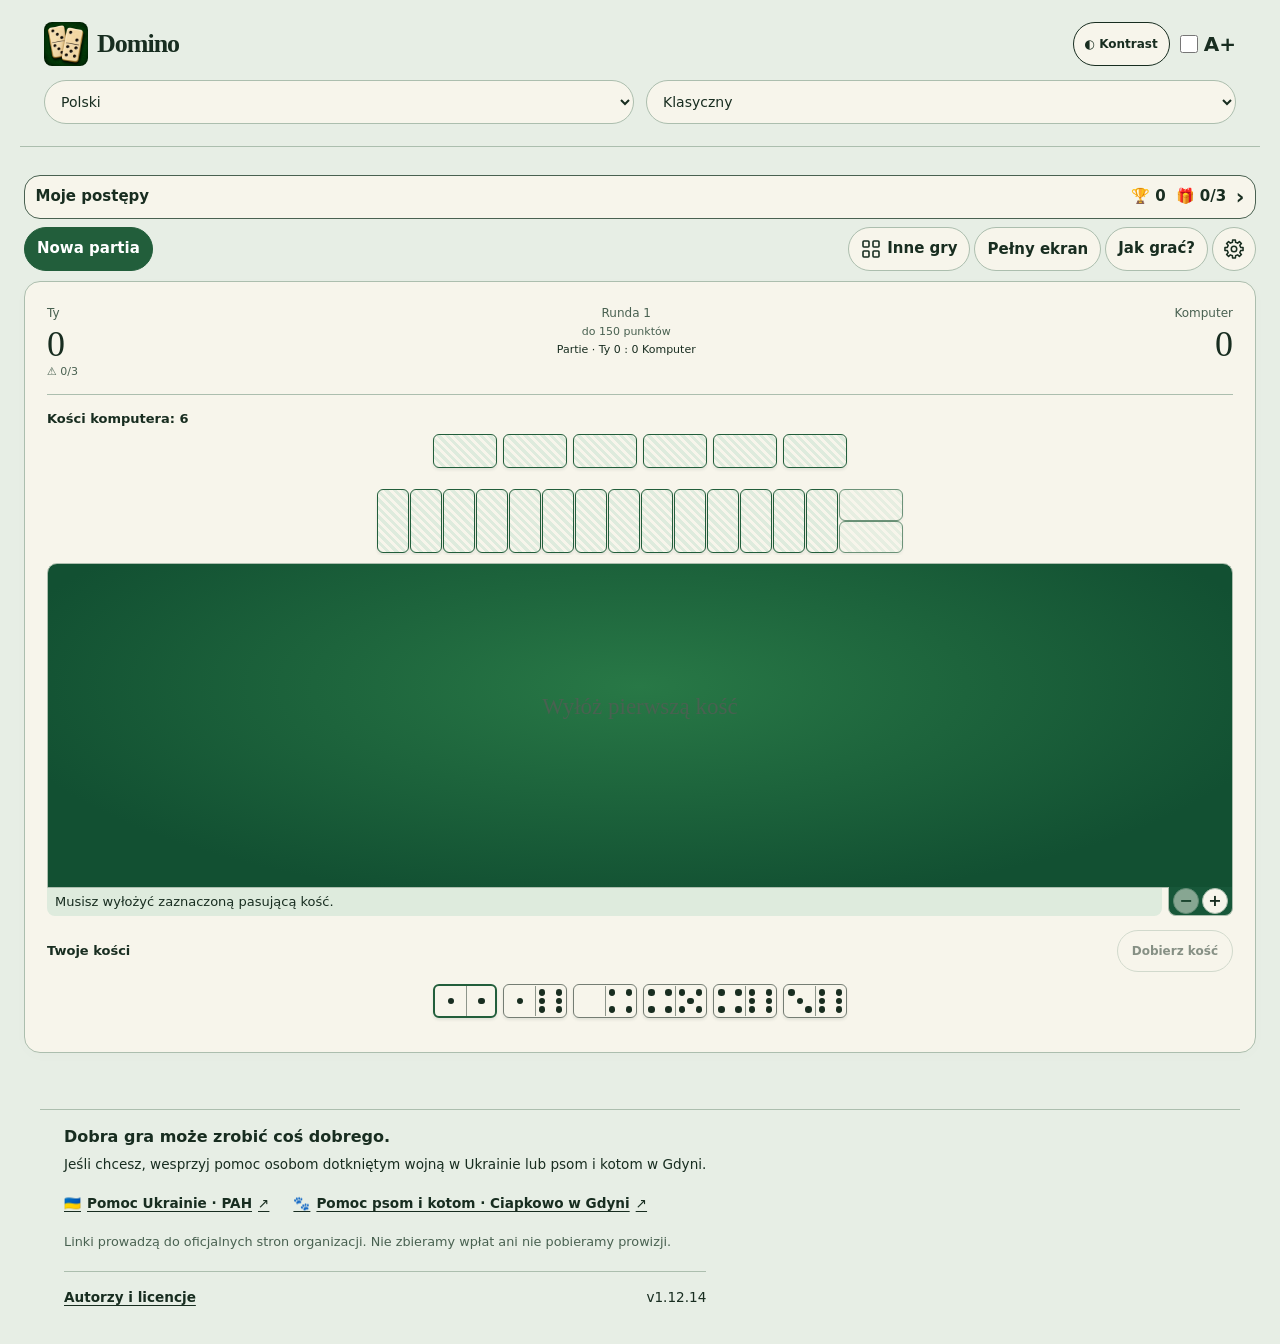
==== index.html @ b2f5cf6f "Release Domino 1.12.14: fill every row of the game picker" ====
<!doctype html>
<html lang="pl" data-theme="classic">
<head><meta charset="utf-8"><meta name="viewport" content="width=device-width, initial-scale=1"><meta name="theme-color" content="#365b80"><title>Domino</title><link rel="stylesheet" href="style.css?v=1.3.20"><link rel="stylesheet" href="shared-palettes.css?v=1.5.0"><link rel="stylesheet" href="themes.css?v=1.10.1"><link rel="icon" type="image/svg+xml" href="favicon.svg?v=1.10.1"><link rel="icon" sizes="any" href="favicon.ico?v=1.10.1"><link rel="apple-touch-icon" href="apple-touch-icon.png?v=1.10.1"><link rel="stylesheet" href="shared-game.css?v=1.6.1"><link rel="stylesheet" href="shared-victory.css?v=6">
<link rel="stylesheet" href="games-chest-menu.css?v=packed-grid-1"><script defer src="games-chest-menu.js?v=packed-grid-1" data-game="domino"></script><script defer src="https://cloud.umami.is/script.js" data-website-id="a4d24ffd-fa55-44e7-8c3b-dc5a5e42a2f2" data-domains="domino.games-chest.com" data-tag="domino"></script>
<link rel="manifest" href="manifest.webmanifest?v=1.10.1">
<link rel="stylesheet" href="toolbar.css?v=picker-1-1.9.0">
<link rel="stylesheet" href="shared-settings.css?v=1.10.0"><link rel="stylesheet" href="settings.css?v=1.10.0">
<link rel="stylesheet" href="progress.css?v=1.12.0">
<link rel="stylesheet" href="shared-footer.css?v=footer-alignment-1">
<script defer src="shared-footer.js?v=footer-picker-recent-1"></script>
</head>
<body>
<header><a class="brand" href="./"><img class="brand-logo" src="logo.png?v=1.10.1" width="44" height="44" alt="" decoding="async"><span class="brand-name" translate="no">Domino</span></a><div class="header-controls"><div class="accessibility-controls"><button id="contrast" aria-pressed="false"></button><label class="text-size-control"><input type="checkbox" id="large"><span id="large-label"></span></label></div><div class="preferences"><label><span id="language-label"></span><select id="language"><option value="pl">Polski</option><option value="en">English</option></select></label><label><span id="theme-label"></span><select id="theme"></select></label></div></div></header>
<main>
<div class="layout"><div class="game-column">
<button id="my-progress" type="button" aria-haspopup="dialog" aria-controls="progress-dialog" translate="no">
  <strong id="progress-name">Moje postępy</strong>
  <span class="progress-count"><span aria-hidden="true">🏆</span> <bdi id="progress-wins">0</bdi></span>
  <span class="progress-count" id="progress-next" hidden><span aria-hidden="true">🎁</span> <bdi id="progress-next-count"></bdi></span>
  <span class="progress-chevron" aria-hidden="true">›</span>
</button>
<div class="game-toolbar"><button id="new-game" class="primary"></button><div class="game-tools"><button id="game-picker-button" type="button" aria-haspopup="dialog" aria-controls="game-picker" aria-label="Inne gry" translate="no">
<svg width="20" height="20" viewBox="0 0 20 20" fill="none" stroke="currentColor" stroke-width="1.6" aria-hidden="true" focusable="false"><rect x="2" y="2" width="6" height="6" rx="1"/><rect x="12" y="2" width="6" height="6" rx="1"/><rect x="2" y="12" width="6" height="6" rx="1"/><rect x="12" y="12" width="6" height="6" rx="1"/></svg><span class="toolbar-label">Inne gry</span></button><button id="undo" type="button" hidden></button><button id="redo" type="button" hidden></button><button id="fullscreen-history" type="button" aria-haspopup="dialog" aria-controls="history-drawer" hidden>Game history</button><button id="fullscreen" type="button" aria-pressed="false" aria-label="Full screen" title="Full screen"><span class="fullscreen-icon" aria-hidden="true" translate="no">⛶</span><span class="fullscreen-label">Full screen</span></button><button id="help-button" aria-haspopup="dialog">Jak grać?</button><button id="settings-button" class="shared-settings-button" type="button" aria-label="Ustawienia" aria-haspopup="dialog"></button></div></div><section class="card game"><div class="scoreboard"><div><span id="you-label"></span><strong id="you-score">0</strong><span id="declaration-errors" role="status" hidden></span></div><div class="target"><span id="round"></span><small id="target"></small><span id="match-total" aria-live="polite"></span><span id="match-total-compact" aria-live="polite"></span></div><div><span id="computer-label"></span><strong id="computer-score">0</strong></div></div>
<div class="opponent"><span id="opponent-count"></span><p id="computer-draw" role="status" hidden></p><div id="opponent-hand" class="hand hidden-hand" aria-hidden="true"></div></div>
<div class="board-frame"><div class="table" id="table" tabindex="0" role="group"><div id="board"></div><div id="placement-targets"></div></div><div class="board-toolbar"><div class="status-bar"><p id="status" role="status" aria-live="polite"></p></div><div class="board-zoom-controls" role="group" aria-label="Zoom"><button id="zoom-out" type="button">−</button><button id="zoom-in" type="button">+</button></div></div></div>
<div class="pool-tray"><div id="pool-tiles" class="pool-tiles" role="img" tabindex="0"></div></div>
<div class="move-feedback"><p id="last-move" class="last-move" aria-live="polite" hidden></p><p id="declaration-feedback" class="last-move" role="status" hidden></p></div><div class="play-dock"><div id="choices" class="choices"></div>
<div class="player-area"><div class="hand-title"><strong id="hand-label"></strong><div class="turn-actions"><button id="optional-pass" hidden></button><button id="draw"></button></div></div><div id="hand" class="hand"></div></div>
<div class="round-actions"><button id="continue" class="primary" hidden></button></div></div></section></div>
<aside><section class="card" id="history-panel" hidden><h2 id="history-title"></h2><p id="history-note" class="small muted"></p><div id="history-rounds"></div></section>
</aside></div>
</main><footer class="game-footer">
  <section class="support-causes" aria-labelledby="support-title" translate="no">
    <h2 id="support-title" data-footer-copy="title">Dobra gra może zrobić coś dobrego.</h2>
    <p data-footer-copy="intro">Jeśli chcesz, wesprzyj pomoc osobom dotkniętym wojną w Ukrainie lub psom i kotom w Gdyni.</p>
    <div class="support-links">
      <a href="https://www.pah.org.pl/gdzie-dzialamy/ukraina/" target="_blank" rel="noopener noreferrer"><b aria-hidden="true">🇺🇦</b> <span data-footer-copy="ukraine">Pomoc Ukrainie · PAH</span> <b aria-hidden="true">↗</b></a>
      <a href="https://ciapkowo.pl/" target="_blank" rel="noopener noreferrer"><b aria-hidden="true">🐾</b> <span data-footer-copy="shelter">Pomoc psom i kotom · Ciapkowo w Gdyni</span> <b aria-hidden="true">↗</b></a>
    </div>
    <p class="support-note" data-footer-copy="note">Linki prowadzą do oficjalnych stron organizacji. Nie zbieramy wpłat ani nie pobieramy prowizji.</p>
  </section>
  <div class="footer-details">
    <a id="credits-link" href="credits.html" data-footer-copy="credits" translate="no">Autorzy i licencje</a>
    <span id="footer-version" translate="no">v1.12.14</span>
    <span id="save-note" role="status" translate="no"></span>
  </div>
</footer>
<dialog id="progress-dialog" aria-labelledby="progress-title">
  <div class="progress-heading">
    <h2 id="progress-title">My progress</h2>
    <form method="dialog"><button id="progress-close" aria-label="Close" autofocus>×</button></form>
  </div>
  <div id="progress-metrics"><div class="stat"><span id="wins-label"></span><strong id="wins">0</strong></div><div class="stat"><span id="matches-label"></span><strong id="matches">0</strong></div><div class="stat"><span id="match-points-label"></span><strong id="match-points">0</strong></div></div>
  <p id="progress-reward-detail" hidden translate="no"></p>
  <div id="progress-badges" hidden><h3>Badges</h3><div id="badges"></div></div>
  <p class="muted small" id="local-note"></p>
</dialog>
<dialog id="game-picker" aria-labelledby="game-picker-title" translate="no">
  <div class="game-picker-header">
    <h2 id="game-picker-title">Inne gry</h2>
    <form method="dialog"><button id="game-picker-close" type="submit" aria-label="Zamknij" autofocus>×</button></form>
  </div>
  <ul id="game-picker-list" aria-labelledby="game-picker-title"></ul>
  <a class="all-games game-picker-link" href="https://games-chest.com/">Wszystkie gry</a>
</dialog>
<dialog id="history-drawer" aria-labelledby="history-title"><form method="dialog"><button type="submit" autofocus>Close</button></form></dialog>
<dialog id="settings" class="shared-settings" aria-labelledby="settings-title"><div class="settings-shell"><div class="settings-header"><div class="settings-heading"><h2 id="settings-title"></h2><button type="button" id="settings-dismiss" aria-label="Close">×</button></div><p class="settings-summary" id="settings-autosave"></p></div><div class="settings-body"><div id="settings-save-error" class="settings-save-error" role="alert" hidden><p id="settings-save-error-text"></p><button type="button" id="settings-save-retry"></button></div><fieldset class="settings-section"><legend id="settings-group-0"></legend><div class="setting-item"><div class="setting-row"><label for="difficulty"><span class="setting-caption"><span class="setting-name" id="difficulty-label"></span><span class="setting-timing" data-setting-applies="now"></span></span></label><button class="setting-info" type="button" aria-expanded="false" aria-controls="difficulty-note" aria-labelledby="difficulty-label" title="Information">ⓘ</button></div><select id="difficulty"><option value="easy"></option><option value="medium"></option><option value="hard"></option><option value="expert"></option><option value="grandmaster"></option></select><div id="difficulty-note" class="setting-description small muted" hidden><ul><li>Beginner: picks a random legal move.</li><li>Intermediate: favors scoring moves but sometimes picks a weaker one.</li><li>Advanced: maximizes immediate points and favors higher-pip tiles when tied.</li><li>Expert: estimates the opponent’s hand from visible tiles, draws and passes, then checks a reply and a counter.</li><li>Grandmaster: samples more possible hands and searches deeper when no tiles can be drawn.</li></ul></div></div></fieldset><fieldset class="settings-section"><legend id="settings-group-1"></legend><div class="setting-item"><div class="setting-row"><label for="starter"><span class="setting-caption"><span class="setting-name" id="starter-label"></span><span class="setting-timing" data-setting-applies="next"></span></span></label><button class="setting-info" type="button" aria-expanded="false" aria-controls="starter-description" aria-labelledby="starter-label" title="Information">ⓘ</button></div><select id="starter"><option value="alternate" id="alternate-option"></option><option value="winner" id="winner-option"></option></select><div id="starter-description" class="setting-description small muted" hidden><p id="setting-note"></p><p id="tie-note"></p></div></div><div class="setting-item"><div class="setting-row"><label for="must-draw"><span class="setting-caption"><span class="setting-name" id="must-draw-label"></span><span class="setting-timing" data-setting-applies="now"></span></span></label><button class="setting-info" type="button" aria-expanded="false" aria-controls="must-draw-note" aria-labelledby="must-draw-label" title="Information">ⓘ</button><input type="checkbox" id="must-draw"></div><div id="must-draw-note" class="setting-description small muted" hidden></div></div><div class="setting-item"><div class="setting-row"><label for="opening-doubles-only"><span class="setting-caption"><span class="setting-name" id="opening-rule-label"></span><span class="setting-timing" data-setting-applies="now"></span></span></label><button class="setting-info" type="button" aria-expanded="false" aria-controls="opening-description" aria-labelledby="opening-rule-label" title="Information">ⓘ</button><input type="checkbox" id="opening-doubles-only"></div><div id="opening-description" class="setting-description small muted" hidden><p>Score for exposed ends totalling a multiple of five; by default only 5–5 scores on opening.</p></div></div><div class="setting-item"><div class="setting-row"><label for="require-declaration"><span class="setting-caption"><span class="setting-name" id="declaration-label"></span><span class="setting-timing" data-setting-applies="now"></span></span></label><button class="setting-info" type="button" aria-expanded="false" aria-controls="declaration-note" aria-labelledby="declaration-label" title="Information">ⓘ</button><input type="checkbox" id="require-declaration"></div><div id="declaration-note" class="setting-description small muted" hidden></div></div><div class="setting-item"><div class="setting-row"><label for="declaration-penalty"><span class="setting-caption"><span class="setting-name" id="penalty-label"></span><span class="setting-timing" data-setting-applies="now"></span></span></label><button class="setting-info" type="button" aria-expanded="false" aria-controls="penalty-description" aria-labelledby="penalty-label" title="Information">ⓘ</button></div><select id="declaration-penalty" aria-describedby="penalty-note"><option value="none"></option><option value="five"></option><option value="three"></option></select><div id="penalty-description" class="setting-description small muted" hidden><p>In manual mode, undeclared move points are lost. By default three false declarations lose the game.</p></div></div><p id="penalty-note" class="small muted" hidden></p></fieldset><fieldset class="settings-section"><legend id="settings-group-2"></legend><div class="setting-item"><div class="setting-row"><label for="undo-enabled"><span class="setting-caption"><span class="setting-name" id="undo-enabled-label">Undo and Redo</span><span class="setting-timing" data-setting-applies="now"></span></span></label><button class="setting-info" type="button" aria-expanded="false" aria-controls="undo-description" aria-labelledby="undo-enabled-label" title="Information">ⓘ</button><input type="checkbox" id="undo-enabled"></div><div id="undo-description" class="setting-description small muted" hidden>Undo your last action and the computer’s following response. Drawing one tile is a separate action. Recorded results remain saved. Changes apply immediately and clear undo history.</div></div><div class="setting-item"><div class="setting-row"><label for="history-toggle"><span class="setting-caption"><span class="setting-name" id="history-toggle-label"></span><span class="setting-timing" data-setting-applies="now"></span></span></label><button class="setting-info" type="button" aria-expanded="false" aria-controls="history-description" aria-labelledby="history-toggle-label" title="Information">ⓘ</button><input type="checkbox" id="history-toggle"></div><div id="history-description" class="setting-description small muted" hidden><p>Public moves and draw counts. Latest events first.</p></div></div><div class="setting-item"><div class="setting-row"><label for="progress-toggle"><span class="setting-caption"><span class="setting-name" id="progress-toggle-label"></span><span class="setting-timing" data-setting-applies="now"></span></span></label><button class="setting-info" type="button" aria-expanded="false" aria-controls="progress-description" aria-labelledby="progress-toggle-label" title="Information">ⓘ</button><input type="checkbox" id="progress-toggle"></div><div id="progress-description" class="setting-description small muted" hidden><p>Show statistics and badges on this device.</p></div></div></fieldset><fieldset class="settings-section"><legend id="backup-heading"></legend><p id="backup-scope" class="small muted"></p><div class="backup-actions"><button id="export-backup" type="button"></button><button id="import-backup" type="button"></button></div><input id="backup-file" type="file" accept="application/json,.json" hidden><p id="backup-status" role="status"></p></fieldset></div></div></dialog>
<dialog id="confirm-backup" class="shared-settings" aria-labelledby="backup-title"><div class="settings-shell"><div class="settings-header"><div class="settings-heading"><h2 id="backup-title"></h2><button id="backup-close" type="button">×</button></div></div><div class="settings-body"><p id="backup-description"></p><p id="backup-totals"></p><p id="backup-note"></p><p id="backup-error" role="alert" hidden></p><div class="backup-actions"><button type="button" id="backup-cancel"></button><button type="button" id="backup-restore" class="primary"></button></div></div></div></dialog>
<dialog id="drop-confirm" aria-labelledby="drop-title"><h2 id="drop-title"></h2><p id="drop-tile"></p><p id="drop-note" class="small muted"></p><div class="drop-actions"><button id="drop-declare" class="primary"></button><button id="drop-plain"></button><button id="drop-cancel"></button></div></dialog>
<dialog id="confirm"><h2 id="confirm-title"></h2><p id="confirm-text"></p><div class="choices"><button id="cancel"></button><button id="confirm-new" class="primary"></button></div></dialog>
<script src="locales.js?v=1.12.0"></script><script src="i18n.js?v=1.3.20"></script><script src="engine.js?v=1.3.20"></script><script src="undo.js?v=1.8.0"></script><script src="results.js?v=1.7.0"></script><script src="game.js?v=1.8.0"></script><script src="board-view.js?v=1.3.20"></script><script src="history.js?v=1.3.20"></script><script src="help.js?v=save-help-1-1.3.20"></script><script src="shared-victory.js?v=5"></script>
<script src="settings-strings.js?v=1.9.0"></script><script src="shared-preferences.js?v=1.10.0"></script><script src="shared-progress-backup.js?v=1.10.0"></script><script src="progress-backup.js?v=1.10.0"></script><script src="preferences-strings.js?v=1.10.0"></script><script src="statistics-reset.js?v=1.12.4"></script><script src="app.js?v=standalone-fullscreen-1"></script>
<script>
  if (window === window.top && "serviceWorker" in navigator) {
    navigator.serviceWorker.register("./sw.js").catch(error => console.warn("Offline setup failed", error));
  }
</script>
</body></html>
---- style.css ----
:root{--bg:#f6f5f0;--paper:#fcfcf7;--ink:#263b36;--muted:#79827b;--line:#e3e5dc;--accent:#355e4c;--wash:#eaf0df;--table:#f6f5f0;--radius:12px;--control-radius:8px;--primary-bg:var(--accent);--primary-ink:#fff;--primary-border:var(--primary-bg);color-scheme:light}
*{box-sizing:border-box}body{margin:0;background:var(--bg);color:var(--ink);font:15px/1.55 system-ui,-apple-system,BlinkMacSystemFont,"Segoe UI",sans-serif}button,select,input{font:inherit}button,select{color:var(--ink);background:var(--paper);border:1px solid var(--line);border-radius:8px;min-height:42px;padding:8px 14px}button{cursor:pointer;font-weight:600}button:hover:not(:disabled){border-color:var(--accent);background:var(--wash)}button:disabled{opacity:.5;cursor:default}button:focus-visible,select:focus-visible,a:focus-visible{outline:3px solid var(--accent);outline-offset:3px}a{color:var(--accent)}.primary{background:var(--accent);color:#fff;border-color:var(--accent)}.primary:hover:not(:disabled){background:var(--accent);filter:brightness(1.12)}header{max-width:1240px;margin:auto;display:flex;align-items:center;justify-content:space-between;padding:22px 24px;border-bottom:1px solid var(--line);gap:18px}.brand{font:700 34px Georgia,serif;text-decoration:none;letter-spacing:-1px;color:var(--ink)}.brand span{display:block;font:11px system-ui;letter-spacing:1.5px;text-transform:uppercase;color:var(--muted)}.preferences{display:flex;align-items:end;gap:12px}.preferences label{display:grid;gap:3px;font-size:11px;color:var(--muted)}.preferences select{font-size:13px;max-width:170px}main{max-width:1200px;margin:auto;padding:28px 24px 36px}.intro{display:flex;align-items:center;justify-content:space-between;gap:20px;margin-bottom:24px}.eyebrow{text-transform:uppercase;letter-spacing:2px;font-size:10px;font-weight:750;color:var(--accent);margin:0 0 8px}h1{font:normal 36px/1.15 Georgia,serif;margin:0 0 10px}h2{font:normal 23px/1.25 Georgia,serif;margin:0 0 16px}p{margin:8px 0 16px}.muted{color:var(--muted)}.small{font-size:12px}.layout{display:grid;grid-template-columns:minmax(0,1fr) 270px;gap:24px}.card{background:var(--paper);border:1px solid var(--line);border-radius:var(--radius);padding:22px;box-shadow:0 3px 16px #23372d04}aside{display:grid;gap:18px;align-content:start}.scoreboard{display:flex;justify-content:space-between;align-items:center;border-bottom:1px solid var(--line);padding-bottom:16px}.scoreboard>div{display:grid;gap:0}.scoreboard>div:last-child{text-align:end}.scoreboard strong{font:36px Georgia,serif}.scoreboard span{font-size:12px;color:var(--muted)}.scoreboard .target{text-align:center}.target small{color:var(--muted);font-size:11px}.opponent{text-align:center;padding:14px 0}.opponent>span{font-size:11px;color:var(--muted)}.hand{display:flex;flex-wrap:wrap;justify-content:center;gap:9px;padding:12px 0}.hidden-hand{padding:5px 0}.back{width:18px;height:32px;border:1px solid var(--line);border-radius:4px;background:repeating-linear-gradient(45deg,var(--wash),var(--wash) 3px,var(--paper) 3px,var(--paper) 6px)}.table{background:var(--table);border:1px solid var(--line);border-radius:10px;min-height:300px;max-height:580px;overflow:auto;display:flex;align-items:center;padding:20px}#board{margin:auto;min-width:min-content;display:grid;grid-template-columns:auto auto auto;grid-template-rows:auto auto auto;gap:8px;align-items:center;justify-items:center}.empty-table{grid-column:1/4;color:var(--muted);text-align:center;max-width:270px;font-family:Georgia,serif;font-size:23px}.arm{display:flex;gap:4px;align-items:center}.arm.vertical{flex-direction:column}.arm.left{flex-direction:row-reverse}.board-caption{display:flex;justify-content:space-between;gap:10px;color:var(--muted);font-size:11px;margin-top:10px}.tile{background:#fffdf5;border:1px solid #a7aca1;border-radius:6px;box-shadow:0 2px 3px #23372d18;display:inline-flex;padding:4px;align-items:center;gap:0;min-height:0;color:#27352e;flex-shrink:0}.tile.vertical{flex-direction:column}.half{width:30px;height:30px;display:grid;grid-template-columns:repeat(3,1fr);grid-template-rows:repeat(3,1fr);padding:3px;gap:2px}.half+.half{border-inline-start:1px solid #b9bdb2}.tile.vertical>.half+.half{border-inline-start:0;border-top:1px solid #b9bdb2}.dot{border-radius:50%;background:currentColor}.tile.playable{border:2px solid var(--accent)}.tile.selected{outline:3px solid var(--accent);outline-offset:3px;background:var(--wash)}.tile:disabled{opacity:.7}.hand .tile{padding:5px}.hand .half{width:35px;height:35px}.hand-title{display:flex;align-items:center;justify-content:space-between;padding-top:14px;gap:10px}.hand-title strong{font-size:13px}.hand-title button{font-size:12px}#status{background:var(--wash);border-radius:8px;padding:12px;font-size:13px;margin-top:16px}.choices{display:flex;gap:8px;flex-wrap:wrap;margin-bottom:12px}.choices:empty{display:none}.choices button{font-size:12px}.round-actions{text-align:center}.stat{display:flex;justify-content:space-between;border-top:1px solid var(--line);padding:9px 0;font-size:13px}.badge{display:inline-block;border:1px solid var(--line);background:var(--wash);padding:6px 10px;border-radius:20px;margin:8px 4px 0 0;font-size:11px}ul{padding-inline-start:18px;font-size:12px;color:var(--muted)}li{margin-bottom:9px}footer{text-align:center;color:var(--muted);font-size:11px;padding:15px 24px 28px}dialog{background:var(--paper);color:var(--ink);border:1px solid var(--line);border-radius:var(--radius);padding:25px;width:min(460px,calc(100% - 32px));max-height:85vh;overflow:auto}dialog::backdrop{background:#14271e66}.dialog-heading{display:flex;justify-content:space-between;gap:12px}.dialog-heading button{font-size:24px;padding:0 12px}.setting{display:flex;align-items:center;justify-content:space-between;gap:15px;margin:18px 0}.setting select{max-width:190px}.large{font-size:18px}.large button,.large select{font-size:17px}.large .small,.large ul,.large #status{font-size:15px}[hidden]{display:none!important}@media(max-width:850px){.layout{grid-template-columns:1fr}aside{grid-template-columns:1fr 1fr}.intro{align-items:start}h1{font-size:30px}}@media(max-width:540px){header{padding:15px 14px;gap:8px;flex-wrap:wrap}.brand{font-size:30px}.preferences{gap:6px}.preferences select{max-width:116px;padding:6px}.preferences label{font-size:10px}main{padding:20px 12px}.intro{gap:10px;margin-bottom:18px}.intro .muted{font-size:12px}.intro>.primary{font-size:12px;white-space:nowrap}.card{padding:15px}.table{min-height:270px;padding:12px}.half{width:26px;height:26px}.hand .half{width:31px;height:31px}.hand{gap:7px}.layout{gap:16px}aside{grid-template-columns:1fr}.board-caption{font-size:10px}h1{font-size:28px}.eyebrow{font-size:9px}.scoreboard strong{font-size:30px}}
---- shared-palettes.css ----
/* Canonical shared palettes in sudoku/dist/. Copy unchanged to the other games. */
:root[data-theme="copper"] {
  --palette-bg: #f0e1d5;
  --palette-ink: #432d24;
  --palette-muted: #705247;
  --palette-accent: #934826;
  --palette-line: #e1c7b6;
  --palette-wash: #eed6c6;
  --palette-paper: #f3e5da;
  --palette-primary-bg: #934826;
  --palette-primary-ink: #fff;
}
:root[data-theme="night-sky"] {
  --palette-bg: #161c2c;
  --palette-ink: #f0f2ff;
  --palette-muted: #b5bfd8;
  --palette-accent: #b4bfff;
  --palette-line: #465172;
  --palette-wash: #2f3a58;
  --palette-paper: #222b42;
  --palette-primary-bg: #aebaff;
  --palette-primary-ink: #182139;
}

:root[data-theme="ink"] {
  --palette-control-line: #938570;
  --palette-bg: #ebe4d5;
  --palette-ink: #242c35;
  --palette-muted: #656963;
  --palette-accent: #254b72;
  --palette-line: #d5cdbd;
  --palette-wash: #e0d5be;
  --palette-paper: #eee5d2;
  --palette-primary-bg: var(--palette-accent);
  --palette-primary-ink: #fff;
}

:root[data-theme="porcelain"] {
  --palette-bg: #e9e9e3;
  --palette-ink: #24364b;
  --palette-muted: #556579;
  --palette-accent: #365b80;
  --palette-line: #c5cdd5;
  --palette-wash: #dce4eb;
  --palette-paper: #efeee8;
  --palette-control-line: #8294a6;
  --palette-primary-bg: #41688e;
  --palette-primary-ink: #fff;
}

:root[data-theme="sage"] {
  --palette-bg: #eeeee6;
  --palette-ink: #263b36;
  --palette-muted: #58655b;
  --palette-accent: #355e4c;
  --palette-line: #ccd4c8;
  --palette-wash: #e2ead9;
  --palette-paper: #f4f4eb;
}

:root[data-theme="ukraine"] {
  --palette-bg: #e9eff5;
  --palette-ink: #102c4a;
  --palette-muted: #52677d;
  --palette-accent: #0755a1;
  --palette-line: #b8ccdf;
  --palette-wash: #dce9f6;
  --palette-paper: #f1f4f7;
  --palette-primary-bg: #ffd43b;
  --palette-primary-border: #e5b900;
  --palette-primary-ink: var(--palette-ink);
}

:root[data-theme="studio"] {
  --palette-bg: #e6e8eb;
  --palette-ink: #20252b;
  --palette-muted: #626b76;
  --palette-accent: #2458cd;
  --palette-line: #d7dce2;
  --palette-wash: #dce2e9;
  --palette-paper: #edf0f3;
}

:root[data-theme="forma"] {
  --palette-bg: #f2e7db;
  --palette-ink: #342837;
  --palette-muted: #73626c;
  --palette-accent: #b5442d;
  --palette-line: #dfcec4;
  --palette-wash: #ead8cb;
  --palette-paper: #f5eadd;
}

:root[data-theme="energy"] {
  --palette-bg: #eae4f5;
  --palette-ink: #302441;
  --palette-muted: #6a607a;
  --palette-accent: #6235c3;
  --palette-line: #e1d9ef;
  --palette-wash: #e2d8f1;
  --palette-paper: #f0e9f8;
}

:root[data-theme="tangerine"] {
  --palette-bg: #eee6d7;
  --palette-ink: #30291f;
  --palette-muted: #70695f;
  --palette-accent: #9b4f00;
  --palette-line: #eadfca;
  --palette-wash: #f0e0b9;
  --palette-paper: #f3ead9;
}

:root[data-theme="contrast"] {
  --palette-bg: #fff;
  --palette-ink: #111;
  --palette-muted: #333;
  --palette-accent: #111;
  --palette-line: #555;
  --palette-wash: #eee;
  --palette-paper: #fff;
}
---- themes.css ----
/* Adapted from Trener Sudoku a4897b3. Source mapping: docs/THEMES.md. */
:root[data-theme="sage"]{--bg:var(--palette-bg);--ink:var(--palette-ink);--muted:var(--palette-muted);--accent:var(--palette-accent);--line:var(--palette-line);--wash:var(--palette-wash);--paper:var(--palette-paper);--table:var(--bg);--radius:12px;--control-radius:8px}
:root[data-theme="ink"]{--bg:var(--palette-bg);--ink:var(--palette-ink);--muted:var(--palette-muted);--accent:var(--palette-accent);--line:var(--palette-line);--wash:var(--palette-wash);--paper:var(--palette-paper);--table:var(--bg);--radius:3px;--control-radius:3px}
:root[data-theme="contrast"]{--bg:var(--palette-bg);--ink:var(--palette-ink);--muted:var(--palette-muted);--accent:var(--palette-accent);--line:var(--palette-line);--wash:var(--palette-wash);--paper:var(--palette-paper);--table:var(--bg);--radius:2px;--control-radius:2px}
:root[data-theme="studio"]{--bg:var(--palette-bg);--ink:var(--palette-ink);--muted:var(--palette-muted);--accent:var(--palette-accent);--line:var(--palette-line);--wash:var(--palette-wash);--paper:var(--palette-paper);--table:var(--bg);--radius:0;--control-radius:2px}
:root[data-theme="forma"]{--bg:var(--palette-bg);--ink:var(--palette-ink);--muted:var(--palette-muted);--accent:var(--palette-accent);--line:var(--palette-line);--wash:var(--palette-wash);--forma-paper:var(--palette-paper);--forma-plum:#432c46;--forma-terra:#b5442d;--paper:var(--palette-paper);--table:var(--bg);--radius:0;--control-radius:999px}
:root[data-theme="energy"]{--bg:var(--palette-bg);--ink:var(--palette-ink);--muted:var(--palette-muted);--accent:var(--palette-accent);--line:var(--palette-line);--wash:var(--palette-wash);--energy-purple:#6235c3;--energy-amber:#ffb800;--paper:var(--palette-paper);--table:var(--bg);--radius:24px;--control-radius:999px}
:root[data-theme="tangerine"]{--bg:var(--palette-bg);--ink:var(--palette-ink);--muted:var(--palette-muted);--accent:var(--palette-accent);--line:var(--palette-line);--wash:var(--palette-wash);--tangerine-orange:#ffab00;--tangerine-amber:#ffab00;--paper:var(--palette-paper);--table:var(--bg);--radius:24px;--control-radius:999px}
:root[data-theme="porcelain"]{--bg:var(--palette-bg);--ink:var(--palette-ink);--muted:var(--palette-muted);--accent:var(--palette-accent);--line:var(--palette-line);--wash:var(--palette-wash);--porcelain-orange:var(--palette-primary-bg);--porcelain-amber:var(--palette-primary-bg);--paper:var(--palette-paper);--table:var(--bg);--radius:24px;--control-radius:999px;--primary-bg:var(--palette-primary-bg);--primary-ink:var(--palette-primary-ink)}
:root[data-theme="ukraine"]{--bg:var(--palette-bg);--ink:var(--palette-ink);--muted:var(--palette-muted);--accent:var(--palette-accent);--line:var(--palette-line);--wash:var(--palette-wash);--ukraine-orange:var(--palette-accent);--ukraine-amber:var(--palette-accent);--paper:var(--palette-paper);--table:var(--bg);--radius:24px;--control-radius:999px}

/* Shared shape and typography rules adapted from Sudoku studio.css / forma.css. */
button:not(.tile),select{border-radius:var(--control-radius)}
.header-controls{display:grid;gap:10px;justify-items:end;min-width:0}
.accessibility-controls{display:flex;align-items:center;justify-content:flex-end;gap:14px;flex-wrap:wrap;font-size:12px}
.accessibility-controls button{min-height:32px;padding:4px 11px;font-size:12px;background:transparent}
.accessibility-controls button[aria-pressed="true"]{background:var(--ink);color:var(--paper)}
.text-size-control{display:inline-flex;align-items:center;gap:6px;cursor:pointer}
.text-size-control input{accent-color:var(--accent);width:17px;height:17px}
.primary{background:var(--primary-bg);border-color:var(--primary-border);color:var(--primary-ink)}
.primary:hover:not(:disabled){background:var(--primary-bg)}
:root[data-theme="tangerine"]{--bg:var(--palette-bg);--ink:var(--palette-ink);--muted:var(--palette-muted);--accent:var(--palette-accent);--line:var(--palette-line);--wash:var(--palette-wash);--tangerine-orange:#ffab00;--tangerine-amber:#ffab00;--paper:var(--palette-paper);--table:var(--bg);--radius:24px;--control-radius:999px}
:root[data-theme="ukraine"]{--primary-bg:var(--palette-primary-bg);--primary-border:var(--palette-primary-border);--primary-ink:var(--palette-primary-ink)}
:is([data-theme="studio"],[data-theme="forma"],[data-theme="energy"],[data-theme="tangerine"],[data-theme="porcelain"],[data-theme="ukraine"]) body{font-family:Arial,Helvetica,sans-serif}
:is([data-theme="studio"],[data-theme="forma"],[data-theme="energy"],[data-theme="tangerine"],[data-theme="porcelain"],[data-theme="ukraine"]) .brand{font-family:Arial,Helvetica,sans-serif;font-weight:700;letter-spacing:-.6px}
:is([data-theme="studio"],[data-theme="forma"],[data-theme="energy"],[data-theme="tangerine"],[data-theme="porcelain"],[data-theme="ukraine"]) h1{font-family:Arial,Helvetica,sans-serif;font-weight:600;letter-spacing:-1px}
:is([data-theme="studio"],[data-theme="forma"],[data-theme="energy"],[data-theme="tangerine"],[data-theme="porcelain"],[data-theme="ukraine"]) h2{font:600 15px/1.4 Arial,Helvetica,sans-serif}
:is([data-theme="forma"],[data-theme="energy"],[data-theme="tangerine"],[data-theme="porcelain"],[data-theme="ukraine"]) select{border-radius:10px}
:is([data-theme="energy"],[data-theme="tangerine"],[data-theme="porcelain"],[data-theme="ukraine"]) .preferences select{border-radius:12px;font-weight:600}
:is([data-theme="forma"],[data-theme="energy"],[data-theme="tangerine"],[data-theme="porcelain"],[data-theme="ukraine"]) dialog{border-radius:26px}
:is([data-theme="studio"],[data-theme="forma"]) .card{border:0;border-bottom:1px solid var(--line);box-shadow:none;background:transparent}
:is([data-theme="porcelain"],[data-theme="ukraine"]) .card{box-shadow:none}
:is([data-theme="energy"],[data-theme="tangerine"],[data-theme="porcelain"],[data-theme="ukraine"]) header{border-radius:0 0 26px 26px;padding-block:20px}
[data-theme="porcelain"] header{background:var(--paper);border-bottom:1px solid var(--line)}
[data-theme="energy"] header{background:linear-gradient(110deg,#7134cf 0%,#a42ba8 65%,#c7288b 100%);border:0}
[data-theme="tangerine"] header{background:#ffab00;border:0}
[data-theme="ukraine"] header{background:var(--palette-accent);border-bottom:8px solid var(--palette-primary-bg)}
:is([data-theme="energy"],[data-theme="ukraine"]) header :is(.brand,.brand span,.preferences label,.accessibility-controls){color:#fff}
:is([data-theme="energy"],[data-theme="ukraine"]) .accessibility-controls button{color:#fff;border-color:#ffffff88}
:is([data-theme="energy"],[data-theme="ukraine"]) .preferences :is(select,button){background:#fff;color:var(--ink);border-color:#fff}
:is([data-theme="energy"],[data-theme="ukraine"]) header :is(button,select,input):focus-visible{outline-color:#ffd43b}
[data-theme="ink"] :is(.brand,h1,h2){font-family:Georgia,'Times New Roman',serif;letter-spacing:-.5px}
[data-theme="contrast"] body{font-family:Arial,sans-serif}
[data-theme="contrast"] :is(h1,h2,.brand){font-family:Arial,sans-serif;font-weight:700;letter-spacing:0}
[data-theme="contrast"] :is(.card,.tile,dialog){box-shadow:none}
[data-theme="contrast"] .tile{background:#fff;color:#111;border-color:#111}
[data-theme="contrast"] .half+.half{border-color:#111}
@media(max-width:640px){
 header{align-items:center}
 .header-controls{max-width:100%;gap:8px}
 .accessibility-controls{gap:10px}
 :is([data-theme="energy"],[data-theme="tangerine"],[data-theme="porcelain"],[data-theme="ukraine"]) header{padding:12px 14px;border-radius:0 0 22px 22px}
 :is([data-theme="energy"],[data-theme="tangerine"],[data-theme="porcelain"],[data-theme="ukraine"]) .card{border-radius:20px}
}
@media(max-width:420px){
 .header-controls{width:100%;justify-items:stretch}
 .accessibility-controls,.preferences{justify-content:flex-end}
 .large .accessibility-controls{flex-wrap:wrap;justify-content:flex-start}
 .large .preferences{flex-wrap:wrap}
}
.turn-actions{display:flex;gap:8px;flex-wrap:wrap;justify-content:flex-end}
/* A long arm scrolls inside the table, never widens the page. */
.layout{grid-template-columns:minmax(0,1fr) 270px}
body:not(.table-only) .layout:not(:has(> aside > .card:not([hidden]))) {
  grid-template-columns: minmax(0, 1fr);
}
body:not(.table-only) .layout > aside:not(:has(> .card:not([hidden]))) {
  display: none;
}
.layout>.card,.layout>aside,.table{min-width:0;max-width:100%}
@media(max-width:850px){.layout{grid-template-columns:minmax(0,1fr)}}
@media(max-width:540px){.board-caption{flex-wrap:wrap}.hand-title{flex-wrap:wrap}}
/* The most recent placement stays marked through draws and passes. */
.tile.last-played{outline:3px solid var(--accent);outline-offset:2px;box-shadow:0 0 0 5px var(--paper)}
[data-theme="contrast"] .tile.last-played{outline:4px double #111;outline-offset:2px}
.last-move{margin:12px 0 0;padding:9px 12px;border-inline-start:3px solid var(--accent);font-size:12px;color:var(--ink);background:var(--paper)}


/* The main table always fits the complete board. The magnifier shows detail. */
.table{position:relative;display:block;height:clamp(240px,42vh,380px);min-height:240px;max-height:none;overflow:hidden;padding:0}
#board{position:absolute;left:50%;top:50%;width:max-content;min-width:0;margin:0;transform-origin:center}
#board .tile{cursor:default}
#board .tile:focus-visible{outline:3px dashed var(--accent);outline-offset:5px}
.board-help{font-size:11px;color:var(--muted);margin:0 0 8px}
.move-choice{display:flex;gap:8px;flex-wrap:wrap;align-items:center;border:1px solid var(--line);border-radius:12px;padding:8px}
.declaration[aria-pressed="true"]{background:var(--wash);outline:2px solid var(--accent);outline-offset:1px}
#history-rounds{max-height:420px;overflow:auto;overflow-wrap:anywhere}
#history-rounds details{border-top:1px solid var(--line);padding:10px 0}
#history-rounds summary{cursor:pointer;font-weight:600;font-size:13px}
#history-rounds ol{padding-inline-start:24px;font-size:12px;line-height:1.55;margin-bottom:0}
#history-rounds li{padding:5px 0;border-bottom:1px solid var(--line);margin:0}
.large #history-rounds :is(summary,ol){font-size:16px}

.board-view-tools{display:flex;justify-content:space-between;align-items:center;gap:10px;margin-bottom:8px}
.board-view-tools .board-help{margin:0}
.match-total{text-align:center;font-size:12px;color:var(--muted);margin:6px 0}
.table.zoomed{touch-action:none;user-select:none;cursor:grab}
.table.zoomed #board .tile{cursor:grab}
.table.dragging,.table.dragging #board .tile{cursor:grabbing}
@media(max-width:540px){.board-view-tools{flex-wrap:wrap}}

.table{touch-action:none;user-select:none}
/* Position stones from actual edges; doubles cannot widen an entire grid track. */
#board{display:block}
#board>.tile{justify-content:center}
#board .half{width:31px;height:28px;flex-shrink:0}
#board .tile.vertical>.half{width:28px;height:31px}

/* Same two-row header as Sudoku: brand + Contrast/A+, then two selectors. */
header{display:grid;grid-template-columns:minmax(0,1fr) auto;align-items:center;gap:14px}
header .header-controls{display:contents}
header .brand{grid-column:1;grid-row:1;align-self:center;font-size:26px;line-height:1.15}
header .accessibility-controls,.large header .accessibility-controls{grid-column:2;grid-row:1;display:flex;flex-wrap:nowrap;align-items:center;gap:10px;justify-content:flex-end}
header #contrast{width:auto;min-height:34px;padding:5px 11px;white-space:nowrap;background:var(--paper);color:var(--ink);border:1px solid var(--ink);font-size:12px;line-height:1.2;border-radius:999px}
header #contrast[aria-pressed="true"]{background:var(--ink);color:var(--paper)}
header .text-size-control,.large header .text-size-control{display:flex;align-items:center;gap:6px;min-width:0;white-space:nowrap;font-size:20px;font-weight:700;line-height:1}
header .text-size-control input{width:18px;height:18px;margin:0}
header .preferences,.large header .preferences{grid-column:1/-1;grid-row:2;display:grid;grid-template-columns:minmax(0,1fr) minmax(0,1fr);gap:12px;align-items:center}
header .preferences label{min-width:0}
header .preferences label>span{position:absolute;width:1px;height:1px;padding:0;margin:-1px;overflow:hidden;clip-path:inset(50%);white-space:nowrap}
header .preferences select{width:100%;max-width:none;min-width:0;min-height:44px;padding:9px 12px;font-size:14px}
.intro-actions{display:flex;align-items:center;gap:8px;flex-shrink:0}
@media(max-width:640px){
 header{gap:12px;padding:12px 14px}
 header .brand{font-size:23px;letter-spacing:-.6px}
 header .accessibility-controls,.large header .accessibility-controls{gap:9px}
 header .preferences,.large header .preferences{gap:10px}
 header .preferences select{min-height:44px;font-size:13px}
 .large header .preferences select{font-size:16px}
 .intro-actions{gap:5px;flex-wrap:wrap;justify-content:flex-end;max-width:125px}
 .intro-actions #new-game{font-size:12px;padding:8px 12px}
}
.pool-tray{display:flex;align-items:center;gap:8px;margin:8px 0 0;min-width:0}
#pool-label{font-size:11px;color:var(--muted);white-space:nowrap}
.pool-tiles{display:flex;align-items:center;gap:1px;flex:1;min-width:0;flex-wrap:nowrap;min-height:24px}
.pool-back{width:12px;height:23px;min-width:3px;flex:0 1 12px}
.reserved-stack{display:flex;flex-direction:column;gap:1px;flex:0 0 23px}
.pool-back.reserved{width:23px;height:11px;flex:0 0 11px;border:1px solid var(--muted);opacity:.65}
.game .table{height:clamp(160px,30svh,280px);min-height:160px}
@media(max-width:640px){
 .game{padding:12px!important;scroll-margin-top:8px}
 .game .scoreboard{padding-bottom:6px}
 .game .scoreboard strong{font-size:27px}
 .game .opponent{padding:6px 0}
 .game .hidden-hand{padding:3px 0;gap:5px}
 .game .hidden-hand .back{width:13px;height:23px}
 .game .board-view-tools{margin-bottom:4px}
 .game .board-help{font-size:10px;line-height:1.25}
 .game .table{height:clamp(120px,calc(100svh - 500px),240px);min-height:120px}
 .game .board-caption{margin-top:4px;font-size:10px;gap:4px}
 .game .pool-tray{margin-top:5px;gap:5px}
 .game .last-move{font-size:11px;line-height:1.3;padding:4px 7px;margin-top:5px}
 .game #status{font-size:12px;line-height:1.3}
 .game #choices{margin-bottom:5px;gap:5px}
 .game .move-choice{padding:5px;gap:5px}
 .game .move-choice button{padding:5px 10px;min-height:36px}
 .game .hand-title{padding-top:6px}
 .game .hand-title button{min-height:34px;padding:4px 10px}
 .game #hand{padding:7px 0 2px;gap:6px}
 .game #hand .tile{padding:4px}
 .game #hand .half{width:27px;height:27px}
 .game .round-actions button{margin-top:6px;min-height:36px}
 .large .game #status,.large .game .last-move{font-size:15px}
 .large .game .table{height:clamp(110px,calc(100svh - 560px),220px);min-height:110px}
}

.pool-back{border-color:var(--accent)}

#opponent-hand.revealed .tile{padding:2px}
#opponent-hand.revealed .half{width:21px;height:21px;padding:2px;gap:1px}
/* Native dropdown options should follow the active palette rather than the OS accent. */
select{color-scheme:light;accent-color:var(--accent)}
select option{background:var(--paper);color:var(--ink)}
select option:checked{background:var(--accent);color:#fff}
:root[data-theme="contrast"] select option:checked{background:#111;color:#fff}
/* Full-size placement markers live outside the scaled board. */
#placement-targets{position:absolute;inset:0;pointer-events:none;z-index:3}
.placement-target{position:absolute;transform:translate(-50%,-50%);pointer-events:auto;width:44px;height:44px;min-height:44px;padding:0;border:2px solid var(--accent);border-radius:50%;color:var(--accent);background:var(--paper);font-size:23px;line-height:1;box-shadow:0 0 0 2px var(--paper);touch-action:manipulation}
#board .tile.legal-end{outline:3px dashed var(--accent);outline-offset:3px;cursor:pointer}
#hand .tile:not(:disabled){cursor:grab;user-select:none;touch-action:none}
#hand .tile.drag-source{opacity:.5}
#choices .declaration{border:2px solid var(--accent)}
#help{width:min(540px,calc(100% - 24px))}
#help h3{font-size:16px;margin:14px 0 8px}
#help .small{font-size:12px}
#help #demo-description{min-height:100px;font-size:14px}
.demo-controls{display:flex;gap:8px;flex-wrap:wrap}
.demo-controls button{flex:1;font-size:13px;padding:8px}
#demo-scene{border:1px solid var(--line);border-radius:12px;background:var(--wash);padding:18px;display:grid;justify-items:center;gap:15px;min-height:220px}
.demo-board,.demo-hand{display:flex;align-items:center;gap:8px;min-height:64px}
.demo-tile{display:inline-flex;background:#fffef4;color:#253c32;border:1px solid #b9bdb2;border-radius:6px;padding:4px;box-shadow:0 2px 3px #0001}
.demo-tile>span{width:26px;height:30px;display:grid;place-items:center;font-weight:700;font-size:20px}
.demo-tile>span+span{border-left:1px solid #b9bdb2}
.demo-spinner{transform:rotate(90deg)}
.demo-selected{outline:3px solid var(--accent);outline-offset:2px}
.demo-action{border-radius:999px;padding:5px 12px;background:var(--paper);color:var(--accent);font-weight:700;font-size:13px;text-align:center}
.demo-end{border:2px dashed var(--accent);color:var(--accent);border-radius:50%;width:38px;height:38px;text-align:center;line-height:34px;font-size:24px}
#demo-scene[data-step="2"] .demo-selected{animation:demo-place .7s ease-out both}
@keyframes demo-place{from{transform:translate(25px,70px);opacity:.3}to{transform:translate(0,0);opacity:1}}
@media(prefers-reduced-motion:reduce){#demo-scene *{animation:none!important}}
@media(max-width:540px){#help{padding:18px}#help #demo-description{min-height:130px}.intro-actions{flex-wrap:wrap;justify-content:flex-end}#help-button{font-size:12px;padding:6px 10px}}

.drag-ghost{position:fixed;z-index:1000;pointer-events:none;transform:translate(-50%,-50%);width:44px;height:80px;opacity:.9;box-shadow:0 5px 18px #0004}
.drag-ghost .half{width:36px;height:36px}
.placement-target.drop-hover,#board .tile.drop-hover{box-shadow:0 0 0 5px var(--accent)}

.demo-tile>.half{display:grid;grid-template-columns:repeat(3,1fr);grid-template-rows:repeat(3,1fr);place-items:stretch;padding:3px;gap:2px}

#help .dialog-heading{position:sticky;top:-18px;background:var(--paper);z-index:5;padding:6px 0}
#help .dialog-heading h2{font-size:22px;margin:0}
#help .demo-controls{position:sticky;top:30px;background:var(--paper);z-index:4;padding:6px 0}
#help #demo-description{min-height:0;font-size:13px}
#help #demo-scene{min-height:180px;padding:12px;gap:10px}
#help details{font-size:13px;margin-top:12px}
#help summary{cursor:pointer;font-weight:700}
.board-zoom-controls button{min-height:32px;padding:3px 10px;font-size:14px;line-height:1.3}
#zoom-reset{min-width:64px;font-variant-numeric:tabular-nums}
.drop-actions{display:grid;gap:10px}
#drop-tile{font-weight:700;color:var(--accent)}

.table.zoomed #board .tile.legal-end{cursor:pointer}

.board-zoom-controls button{width:36px;height:36px;min-height:36px;padding:0;font-size:21px;line-height:1;border-radius:50%}

/* Footer follows the shared Sudoku layout. */
footer{max-width:1200px;margin:20px auto 0;border-top:1px solid var(--line);display:flex;flex-wrap:wrap;justify-content:space-between;gap:20px;text-align:start}
html[data-theme] .support-causes{flex:0 0 100%;width:100%;text-align:start;color:var(--ink);font-family:inherit;font-size:13px;line-height:1.6;padding:0 0 20px;margin:0 0 14px;border-bottom:1px solid var(--line)}
html[data-theme] .support-causes h2{font-family:inherit;font-size:15px;line-height:1.5;font-weight:600;margin:0 0 6px;letter-spacing:normal}
html[data-theme] .support-causes p{margin:6px 0;max-width:75ch}
html[data-theme] .support-links{display:flex;flex-wrap:wrap;gap:8px 24px;margin:10px 0}
html[data-theme] .support-links a{display:inline-flex;align-items:center;gap:6px;min-height:44px;max-width:100%;color:var(--ink);font-weight:600;text-decoration:underline;text-underline-offset:3px}
html[data-theme] .support-links a span{display:inline}
html[data-theme] .support-links b{font-weight:400;flex-shrink:0}
html[data-theme] .support-causes .support-note{font-size:11px;color:var(--muted)}

.large .support-causes{font-size:17px}.large .support-causes h2{font-size:19px}.large .support-causes .support-note{font-size:14px}
.tile,.back,#board,#placement-targets,#pool-tiles,.demo-tile,.demo-board,.demo-hand,.board-zoom-controls{direction:ltr}
html[dir="rtl"] .eyebrow{letter-spacing:normal}
@media(max-width:540px){footer{gap:12px;padding:18px 16px 28px}.support-links{gap:8px 16px!important}}

/* Compact mobile zoom, unchanged desktop size. */
@media(max-width:540px){.board-zoom-controls button{width:28px;height:28px;min-height:28px;font-size:17px}.large .board-zoom-controls button{font-size:19px}}
#computer-draw{display:table;margin:3px auto 6px;padding:4px 10px;border:1px solid var(--accent);border-radius:var(--radius);background:var(--wash);color:var(--ink);font-size:12px;font-weight:700}
.computer-drawn{outline:2px solid var(--accent);outline-offset:2px}

/* Shared hand and stock tile geometry. Stock remains upright, reserved pair crosswise. */
.game #hand .tile,#opponent-hand.revealed .tile{width:64px;height:34px;padding:1px;flex-direction:row;border-radius:6px;box-sizing:border-box}
.game #hand .half,#opponent-hand.revealed .half{width:30px;height:30px;padding:3px;gap:2px;flex-shrink:0}
.game #opponent-hand .back{width:64px;height:34px;flex:0 0 64px;border-radius:6px}
.game #opponent-hand{gap:6px;padding:5px 2px;}
.game .pool-tray{align-items:center}
.game .pool-tiles{overflow-x:auto;gap:1px;padding:2px 0;min-height:68px;flex-wrap:nowrap}
.game .pool-back{width:34px;height:64px;min-width:34px;flex:0 0 34px;border-radius:6px}
.game .reserved-stack{flex:0 0 64px;gap:1px}
.game .pool-back.reserved{width:64px;height:34px;min-width:64px;flex:0 0 34px}
.game .scoreboard{gap:8px;align-items:start}
.game .scoreboard>div{min-width:0}
.game #match-total{font-size:11px;line-height:1.3;margin:3px 0 0;color:var(--ink)}
.game #declaration-errors{font:11px/1.2 system-ui,sans-serif;color:var(--muted);white-space:nowrap}
.game #declaration-errors.penalty-warning{color:var(--ink);font-weight:700}

/* Phone: smaller hands and a complete, overlapping stock with no scrolling. */
@media(max-width:640px){
 .game #hand .tile,#opponent-hand.revealed .tile{width:52px;height:28px}
 .game #hand .half,#opponent-hand.revealed .half{width:24px;height:24px;padding:2px;gap:1.5px}
 .game #opponent-hand .back{width:52px;height:28px;flex-basis:52px}
 .game .pool-tiles{display:grid;grid-template-columns:var(--pool-columns);align-items:center;gap:0;overflow:visible;min-height:59px}
 .game .pool-back{width:28px;height:52px;min-width:28px;background-color:var(--paper);position:relative}
 .game .reserved-stack{width:52px;min-width:52px;gap:1px;position:relative}
 .game .pool-back.reserved{width:52px;height:28px;min-width:52px;flex-basis:28px}
}

/* Exact 1:2 stock geometry: two crosswise tiles equal one upright tile. */
.game .pool-back{width:32px;min-width:32px;height:64px;flex-basis:32px}
.game .reserved-stack{gap:0}
.game .pool-back.reserved{width:64px;min-width:64px;height:32px;flex-basis:32px}
@media(max-width:640px){
 .game .pool-back{width:26px;min-width:26px;height:52px}
 .game .reserved-stack{gap:0}
 .game .pool-back.reserved{width:52px;min-width:52px;height:26px;flex-basis:26px}
}

.help-overview{font-size:14px;line-height:1.5}.help-overview h3{margin:12px 0 8px}.help-overview p{margin:8px 0 12px}.large .help-overview{font-size:17px}















.game .pool-tray.pool-above{margin-top:0;margin-bottom:8px}

/* Draw from the left: remaining stock and the reserved pair stay in place. */
.game .pool-tiles{justify-content:flex-end}
@media (width > 640px) {
  .game .pool-tiles {
    /* Full row: 14 upright tiles with 1 px gaps, plus the reserved pair. */
    padding-right: max(0px, calc((100% - 526px) / 2));
  }
}
@media(max-width:640px){
 .game .pool-tiles>:first-child{grid-column:var(--pool-start)}
 .game .pool-tiles>.reserved-stack{grid-column:15}
}

.game-column{min-width:0;max-width:100%}
.game-toolbar{display:flex;align-items:center;justify-content:space-between;flex-wrap:wrap;gap:8px 20px;margin-bottom:10px}
.game-tools{display:flex;align-items:center;gap:8px;flex-wrap:nowrap;margin-inline-start:auto}
.game-toolbar button{white-space:nowrap}
@media(max-width:540px){.game-toolbar{gap:8px 12px}.game-toolbar button:not(.shared-settings-button){font-size:12px;padding:8px 12px}.game-tools{gap:5px}}

/* A non-playable tile is still a visible object, especially the blank double. */
.game #hand .tile:disabled{opacity:1}
.game #hand .tile:not(.playable){border-color:#747d73}
.game #hand .half+.half{border-color:#8d958a}
[data-theme="contrast"] .game #hand .tile:not(.playable){border-color:#111}
[data-theme="contrast"] .game #hand .half+.half{border-color:#111}

#board .spinner-tile::after{content:"";position:absolute;inset:3px;border:2px solid var(--accent);border-radius:3px;pointer-events:none}

.brand{display:inline-flex;align-items:center;gap:9px;white-space:nowrap}.brand-logo{width:34px;height:34px;flex:0 0 34px}header .brand svg{color:inherit}@media(max-width:640px){.brand-logo{width:28px;height:28px;flex-basis:28px}}

.brand .brand-name{display:inline;font:inherit;letter-spacing:inherit;text-transform:none;color:inherit}

.game .opponent>#opponent-count{display:block;text-align:start;font-size:13px;font-weight:700;color:var(--ink)}
.game #opponent-hand{display:block}
.opponent-row{display:flex;justify-content:center;gap:6px;margin:0 0 6px}
.opponent-row:last-child{margin-bottom:0}

/* The opponent holds the same physical tiles, turned face down. */
.game #opponent-hand .back,.game .pool-back{border:1px solid var(--accent);box-shadow:0 2px 3px #23372d18;background:repeating-linear-gradient(45deg,var(--wash),var(--wash) 3px,var(--paper) 3px,var(--paper) 6px)}
[data-theme="contrast"] .game #opponent-hand .back,[data-theme="contrast"] .game .pool-back{border-color:#111;background:repeating-linear-gradient(45deg,#fff,#fff 4px,#bbb 4px,#bbb 6px);box-shadow:none}

.game #hand{display:block}.player-row{display:flex;justify-content:center;gap:6px;margin:0 0 6px}.player-row:last-child{margin-bottom:0}


/* Reward themes */
:root[data-theme="copper"] {
  --bg:var(--palette-bg); --ink:var(--palette-ink); --muted:var(--palette-muted); --accent:var(--palette-accent);
  --line:var(--palette-line); --wash:var(--palette-wash); --paper:var(--palette-paper); --table:var(--bg);
  --radius:24px; --control-radius:999px; --primary-bg:var(--palette-primary-bg); --primary-ink:var(--palette-primary-ink);
}
:root[data-theme="night-sky"] {
  --bg:var(--palette-bg); --ink:var(--palette-ink); --muted:var(--palette-muted); --accent:var(--palette-accent);
  --line:var(--palette-line); --wash:var(--palette-wash); --paper:var(--palette-paper); --table:var(--bg);
  --radius:24px; --control-radius:999px; --primary-bg:var(--palette-primary-bg); --primary-ink:var(--palette-primary-ink);
}


.board-frame {
  display: flex;
  flex-direction: column;
}
.board-frame .table {
  border-bottom-left-radius: 0;
  border-bottom-right-radius: 0;
}
.board-toolbar {
  display: flex;
  align-items: flex-start;
  gap: 6px;
}
.board-toolbar .board-zoom-controls {
  display: flex;
  flex: none;
  gap: 3px;
  padding: 1px 4px;
  border: 1px solid var(--line);
  border-top: 0;
  margin-top: -1px;
  position: relative;
  border-radius: 0 0 8px 8px;
  background: var(--table, var(--wash));
}
.board-toolbar .board-zoom-controls button {
  width: 26px;
  height: 26px;
  min-height: 26px;
  font-size: 16px;
}
.status-bar {
  flex: 1;
  min-width: 0;
  padding: 4px 8px;
  background: var(--wash);
  border-radius: 0 0 8px 8px;
}
.game .status-bar #status {
  margin: 0;
  padding: 0;
  background: none;
  overflow-wrap: anywhere;
}

@media (min-width: 1200px) {
  main {
    max-width: 1480px;
  }
  .game .table {
    height: clamp(220px, calc(100svh - 575px), 360px);
  }
}

#difficulty-note ul {
  margin: 0;
  padding-inline-start: 18px;
}
#difficulty-note li + li {
  margin-top: 5px;
}

#fullscreen {
  min-width: 44px;
  font-size: 20px;
  line-height: 1;
}
#fullscreen[aria-pressed="true"] {
  border-color: var(--accent);
  background: var(--wash);
}
.table-only > :is(header, footer),
.table-only .layout > aside {
  display: none;
}
.table-only main {
  max-width: none;
  padding: max(4px, env(safe-area-inset-top)) max(8px, env(safe-area-inset-right))
    max(4px, env(safe-area-inset-bottom)) max(8px, env(safe-area-inset-left));
}
.table-only .layout {
  display: block;
}
.table-only .game-column {
  min-height: calc(100dvh - 8px);
  display: flex;
  flex-direction: column;
}
.table-only .game-toolbar {
  margin-bottom: 4px;
}
.table-only .game {
  flex: 1;
  display: flex;
  flex-direction: column;
  padding: 6px 10px !important;
}
.table-only .board-frame {
  flex: 1;
}
.table-only .game .table {
  flex: 1 0 auto;
  height: auto;
  min-height: 100px;
}
.table-only .scoreboard {
  padding-bottom: 3px;
}
.table-only .scoreboard strong {
  font-size: 23px;
}
.table-only .opponent {
  padding: 3px 0;
}
.table-only .hand {
  padding-block: 3px;
}
.table-only .hand-title {
  padding-top: 3px;
}
.table-only .game #choices {
  margin-bottom: 3px;
}

@media (orientation: landscape) and (max-height: 560px) {
  .table-only .game-toolbar button:not(.shared-settings-button),
  .table-only .turn-actions button,
  .table-only .choices button,
  .table-only .round-actions button {
    min-height: 30px;
    padding-block: 3px;
  }
  .table-only .opponent-row,
  .table-only .player-row {
    margin-bottom: 2px;
  }
  .table-only .game #hand .tile,
  .table-only .game #opponent-hand :is(.tile, .back) {
    width: 46px;
    height: 24px;
  }
  .table-only .game :is(#hand, #opponent-hand) .half {
    width: 20px;
    height: 20px;
    padding: 1px;
    gap: 1px;
  }
  .table-only .game .pool-tiles {
    min-height: 28px;
    padding-right: 0;
  }
  .table-only .game .pool-back {
    width: 12px;
    min-width: 12px;
    height: 24px;
    flex-basis: 12px;
  }
  .table-only .game .reserved-stack {
    width: 24px;
    min-width: 24px;
    flex-basis: 24px;
  }
  .table-only .game .pool-back.reserved {
    width: 24px;
    min-width: 24px;
    height: 12px;
    flex-basis: 12px;
  }
  .table-only .game .pool-tray {
    margin-block: 2px;
  }
  .table-only .game .last-move {
    margin-block: 2px;
    padding-block: 1px;
  }
}

.player-area {
  display: contents;
}
@media (orientation: landscape) and (min-width: 660px) and (max-height: 560px) {
  .table-only .player-area {
    display: flex;
    align-items: center;
    gap: 8px;
  }
  .table-only .hand-title {
    padding: 0;
    flex: none;
  }
  .table-only #hand {
    flex: 1;
    min-width: 0;
  }
}

.game #choices {
  justify-content: center;
}
.table-only .game .pool-tray {
  background: var(--wash);
  border: 1px solid var(--line);
  border-radius: 6px;
  padding-inline: 4px;
}

.placement-target.placement-declare {
  font-size: 15px;
}
@media (min-width: 851px) and (hover: hover) and (pointer: fine) {
  .placement-target.placement-declare {
    width: 28px;
    height: 28px;
    min-height: 28px;
    font-size: 13px;
  }
}

@media (min-width: 851px) and (min-height: 561px) and (hover: hover) and (pointer: fine) {
  .table-only .hand-title {
    display: grid;
    grid-template-columns: minmax(0, 1fr) auto minmax(0, 1fr);
  }
  .table-only .turn-actions {
    justify-content: center;
  }
}

:is([data-theme="ink"], [data-theme="porcelain"]) :is(header, .game-toolbar) :is(button:not(.primary), select):not(:disabled) {
  border-color: var(--palette-control-line);
}

/* Keep the stone face and pips on the same palette as the table. */
.tile:not(.selected) { background-color: var(--paper); }
.tile { color: var(--ink); }
.tile:not(.playable) { border-color: var(--line); }
.tile .half + .half { border-color: var(--line); }
[data-theme="contrast"] .tile .half + .half { border-color: var(--ink); }

#fullscreen-history {
  display: none;
}
.table-only #fullscreen-history:not([hidden]) {
  display: inline-block;
}
.table-only .game-toolbar {
  width: min(100%, 760px);
  align-self: center;
}
.table-only .game-toolbar .scoreboard {
  flex: 1 1 260px;
  align-items: start;
  border: 0;
}
.table-only .game-toolbar .game-tools {
  flex-wrap: wrap;
}
/* Keep the score on its own row when there is no landscape sidebar. */
@media (max-width: 1099px) and (orientation: portrait),
       (max-width: 599px),
       (max-width: 1099px) and (min-height: 561px) {
  .table-only .game-column > .game-toolbar {
    display: grid;
    grid-template-columns: minmax(0, 1fr) auto;
    column-gap: 5px;
  }
  .table-only .game-toolbar .scoreboard {
    grid-column: 1 / -1;
    grid-row: 1;
  }
  .table-only .game-toolbar #new-game {
    justify-self: start;
    max-inline-size: 100%;
    padding-inline: 8px;
    white-space: normal;
  }
  .table-only .game-toolbar .game-tools {
    flex-wrap: nowrap;
    gap: 4px;
  }
  .table-only #fullscreen .fullscreen-label { display: none; }
  .table-only #fullscreen .fullscreen-icon { display: inline; }
  .table-only #fullscreen-history {
    min-inline-size: 44px;
    min-block-size: 44px;
    padding-inline: 0;
    font-size: 0;
  }
  .table-only #fullscreen-history::before {
    content: "☰" / "";
    font-size: 16px;
  }
}
@media (max-width: 400px) {
  .table-only .game-toolbar #help-button {
    max-inline-size: 80px;
    white-space: normal;
    padding-inline: 5px;
  }
}
#history-drawer {
  position: fixed;
  inset: 0 0 0 auto;
  margin: 0;
  width: min(100%, 360px);
  height: 100dvh;
  max-width: 100%;
  max-height: 100dvh;
  overflow: auto;
}
[dir="rtl"] #history-drawer {
  inset: 0 auto 0 0;
}
#history-drawer form {
  display: flex;
  justify-content: flex-end;
}
#history-drawer #history-rounds {
  max-height: none;
}
@media (min-width: 851px) {
  .table-only .game .hand-title,
  .table-only .game .last-move {
    width: min(100%, 760px);
    margin-inline: auto;
  }
  .table-only .board-toolbar {
    display: grid;
    grid-template-columns: minmax(64px, 1fr) minmax(0, 760px) minmax(64px, 1fr);
  }
  .table-only .status-bar {
    grid-column: 2;
  }
  .table-only .board-zoom-controls {
    justify-self: end;
  }
}
@media (min-width: 1100px) {
  .table-only.history-enabled .layout {
    display: grid;
    grid-template-columns: minmax(0, 1fr) 270px;
    gap: 12px;
  }
  .table-only.history-enabled .layout > aside {
    display: block;
    max-height: calc(100dvh - 8px);
    overflow: auto;
  }
  .table-only .layout > aside > :not(#history-panel),
  .table-only #fullscreen-history:not([hidden]) {
    display: none;
  }
}

@media (min-width: 851px) {
  .table-only .game-column {
    width: 100%;
    max-width: 1222px;
    margin-inline: auto;
  }
  .table-only .board-frame {
    width: min(100%, 1200px);
    align-self: center;
  }
  .table-only .game .opponent > #opponent-count {
    text-align: center;
  }
}

.play-dock, .move-feedback {
  display: contents;
}

/* Share the top row so the board can use the entire width in landscape. */
@media (orientation: landscape) and (min-width: 600px) and (max-height: 560px) {
  .table-only .game-column {
    height: calc(100dvh - max(4px, env(safe-area-inset-top)) - max(4px, env(safe-area-inset-bottom)));
    min-height: 0;
  }
  .table-only .game {
    min-height: 0;
    display: grid;
    grid-template-columns: minmax(0, 1fr) minmax(214px, auto);
    grid-template-rows: auto minmax(78px, 1fr);
    column-gap: 8px;
  }
  .table-only .game > * { grid-column: 1 / -1; }
  .table-only .opponent { grid-area: 1 / 1; }
  .table-only .pool-tray { grid-area: 1 / 2; align-self: center; }
  .table-only .board-frame {
    grid-row: 2;
    align-self: stretch;
    min-width: 0;
  }
  .table-only .game .table { min-height: 0; }
  .table-only .game #opponent-hand .back { flex-basis: 46px; }
  .table-only .player-area {
    display: flex;
    align-items: center;
    gap: 8px;
  }
  .table-only #hand { flex: 1; min-width: 0; }
  .table-only .game .pool-tiles { display: flex; overflow-x: auto; }
  .table-only .game-toolbar {
    gap: 4px 8px;
  }
  .table-only .game-toolbar .scoreboard { flex-basis: 138px; }
  .table-only .game-toolbar .game-tools { gap: 4px; }
  .table-only .game-toolbar button:not(.shared-settings-button) { padding-inline: 7px; }
  .table-only .move-feedback {
    display: flex;
    gap: 6px;
  }
  .table-only .move-feedback .last-move {
    width: auto;
    margin-inline: 0;
    font-size: 11px;
    line-height: 1.2;
  }
  .table-only .play-dock {
    display: flex;
    align-items: center;
    gap: 5px;
  }
  .table-only .play-dock #choices {
    flex: 0 1 auto;
    max-width: 44%;
    margin: 0;
    gap: 3px;
  }
  .table-only .play-dock .player-area {
    flex: 1;
    min-width: 0;
  }
  .table-only .play-dock .hand-title { flex: none; }
  .table-only .play-dock .hand-title strong { display: none; }
  .table-only .play-dock .round-actions button { margin: 0; }
  .table-only #computer-draw {
    margin-block: 1px;
    padding-block: 0;
  }
}

@media (orientation: landscape) and (min-width: 600px) and (max-width: 760px) and (max-height: 560px) {
  .table-only .play-dock:has(#choices > :nth-child(4)) {
    flex-wrap: wrap;
  }
  .table-only .play-dock #choices:has(> :nth-child(4)) {
    flex-basis: 100%;
    max-width: none;
  }
  .table-only .game .choices button {
    padding-inline: 6px;
  }
}

@media (orientation: landscape) and (min-width: 600px) and (max-height: 560px) {
  .table-only .game-toolbar {
    width: 100%;
    flex-wrap: nowrap;
    gap: 4px 8px;
  }
  .table-only .game-toolbar .game-tools {
    flex-wrap: nowrap;
    margin-inline-start: 0;
  }
  .table-only .game-toolbar :is(.fullscreen-label, #target) {
    display: none;
  }
  .table-only .game-toolbar .scoreboard {
    flex: 1 1 auto;
    min-width: 0;
    align-items: center;
    justify-content: center;
    gap: 6px;
    padding: 0;
  }
  .table-only .game-toolbar .scoreboard > div {
    display: flex;
    align-items: baseline;
    justify-content: center;
    flex-wrap: wrap;
    gap: 0 4px;
  }
  .table-only .game-toolbar .scoreboard .target {
    flex-direction: column;
    align-items: center;
  }
  .table-only #fullscreen-history {
    font-size: 0;
  }
  .table-only #fullscreen-history::before {
    content: "☰";
    font-size: 16px;
  }
  .table-only .game .opponent {
    display: flex;
    align-items: center;
    gap: 6px;
    padding: 0;
    min-width: 0;
  }
  .table-only .game .opponent > #opponent-count {
    font-size: 11px;
    flex: none;
  }
  .table-only #opponent-hand {
    flex: 1;
    min-width: 0;
  }
  .table-only #computer-draw:not([hidden]) {
    font-size: 10px;
    padding-inline: 4px;
  }
}

@media (orientation: landscape) and (min-width: 600px) and (max-height: 560px) {
  .table-only main { padding-left: env(safe-area-inset-left); }
  .table-only .game-column {
    display: grid;

    grid-template-columns: 120px minmax(0, 1fr) 132px;
    direction: ltr;
    grid-template-rows: auto minmax(78px, 1fr) auto auto;
    gap: 4px 8px;
  }
  .table-only .game { display: contents; }
  .table-only .game-toolbar {
    grid-area: 1 / 1 / -1 / 2;
    background: var(--paper);
    border-inline-end: 1px solid var(--line);
    padding-inline: 4px;
    flex-wrap: wrap;
    justify-content: center;
    margin: 0;
  }
  .table-only .game-toolbar .scoreboard {
    order: -1;
    flex-basis: 100%;
  }
  .table-only .game-toolbar .game-tools {
    flex-wrap: wrap;
    justify-content: center;
  }
  .table-only .game .opponent {
    grid-area: 1 / 2 / 2 / -1;
    display: flex;
  }
  .table-only .game .pool-tray {
    grid-area: 4 / 3;
    align-self: center;
    margin-block: 0;
  }
  .table-only .game .pool-tiles {
    justify-content: flex-end;
    gap: 0;
  }
  .table-only .game .pool-back:not(.reserved) {
    flex: 0 0 12px;
    min-width: 12px;
  }
  .table-only .game .pool-tiles > .pool-back + .pool-back {
    margin-inline-start: -6px;
  }
  .table-only .board-frame {
    grid-area: 2 / 2 / 3 / -1;
    min-height: 0;
  }
  .table-only .move-feedback { grid-area: 3 / 2 / 4 / -1; }
  .table-only .play-dock { grid-area: 4 / 2 / 5 / -1; }
  .table-only .game-column:has(.pool-above) .opponent { grid-column-end: 3; }
  .table-only .game-column:has(.pool-above) .pool-tray { grid-row: 1; }
  .table-only .game-column:has(.pool-tray:not(.pool-above)) .play-dock { grid-column-end: 3; }
  [dir="rtl"] .table-only :is(.game-toolbar, .opponent, .board-frame, .move-feedback, .play-dock) {
    direction: rtl;
  }
}

@media (orientation: landscape) and (min-width: 600px) and (max-height: 560px) {
  .table-only .game-column > .game-toolbar {
    display: grid;
    grid-template-columns: minmax(0, 1fr);
    align-content: start;
    align-self: stretch;
    overflow-y: auto;
    padding-block: 6px;
    gap: 6px;
  }
  .table-only .game-toolbar .scoreboard {
    display: grid;
    grid-template-columns: minmax(0, 1fr);
    justify-content: stretch;
    gap: 2px;
    padding: 4px;
    border-bottom: 1px solid var(--line);
  }
  .table-only .game-toolbar .scoreboard > div {
    display: flex;
    justify-content: space-between;
    align-items: baseline;
  }
  .table-only .game-toolbar .scoreboard .target {
    order: 1;
    align-items: flex-start;
    text-align: start;
  }
  .table-only .game-toolbar .scoreboard strong { font-size: 19px; }
  .table-only .game-toolbar .scoreboard span { font-size: 10px; }
  .table-only .game-toolbar #match-total { margin: 0; }
  .table-only .game-toolbar .game-tools {
    display: grid;
    grid-template-columns: minmax(0, 1fr);
    width: 100%;
    gap: 5px;
  }
  .table-only #fullscreen-history { font-size: 12px; }
  .table-only #fullscreen-history::before { content: none; }
  .table-only .game-toolbar button:not(.shared-settings-button) {
    width: 100%;
    min-width: 0;
    min-height: clamp(28px, 8dvh, 40px);
    font-size: 12px;
    padding: 3px 4px;
    white-space: normal;
  }
  .table-only .game-toolbar button.shared-settings-button { inline-size: 100%; }
  .table-only .game-toolbar #fullscreen .fullscreen-icon {
    display: inline;
    font-size: 19px;
  }
  .table-only .game .opponent {
    background: var(--wash);
    border-radius: 8px;
    padding-inline: 6px;
  }
  .table-only .game .opponent > #opponent-count {
    flex: 0 1 auto;
    text-align: start;
  }
  .table-only .game .opponent #computer-draw {
    margin-inline: 0;
  }
  .table-only .game .play-dock {
    background: var(--wash);
    border-radius: 8px;
    padding-inline: 6px;
  }
  .table-only .play-dock:has(#continue:not([hidden])) .turn-actions {
    display: none;
  }
  .table-only .play-dock:has(#continue:not([hidden])) .round-actions {
    margin-inline-start: auto;
  }
  .table-only .game #opponent-hand :is(.tile, .back) {
    width: 33px;
    height: 18px;
    flex-basis: 33px;
  }
  .table-only .game #opponent-hand .half { width: 13px; height: 13px; }
  .table-only .game .play-dock { min-width: 0; flex-wrap: wrap; }
  .table-only .game .play-dock #choices:has(> :nth-child(4)) {
    flex-basis: 100%;
    max-width: none;
  }
}

#match-total-compact {
  display: none;
}
@media (orientation: landscape) and (min-width: 600px) and (max-height: 560px) {
  .table-only .game-toolbar .scoreboard > div:not(.target) {
    text-align: start;
    display: grid;
    grid-template-columns: minmax(0, 1fr) auto;
    column-gap: 4px;
  }
  .table-only .game-toolbar .scoreboard strong {
    text-align: end;
    font-variant-numeric: tabular-nums;
  }
  .table-only .game-toolbar #declaration-errors {
    grid-column: 1 / -1;
    justify-self: start;
  }
  .table-only #match-total { display: none; }
  .table-only #match-total-compact { display: block; }
}

@media (min-width: 851px) and (hover: hover) and (pointer: fine) {
  body:not(.table-only) .game .table {
    min-height: 140px;
    max-height: var(--desktop-table-height, none);
  }
}

@media (orientation: landscape) and (min-width: 600px) and (max-height: 560px) {
  .table-only .game-column {
    grid-template-rows: auto minmax(52px, 1fr) auto auto;
  }
  .table-only .game .play-dock {
    display: grid;
    grid-template-columns: minmax(0, 1fr);
    gap: 2px;
  }
  .table-only .game .play-dock #choices {
    max-width: none;
    min-width: 0;
  }
  .table-only .game .play-dock .player-area {
    width: 100%;
  }
  .table-only .play-dock:has(#choices:not(:empty)) .turn-actions:has(#draw:disabled) {
    display: none;
  }
  .table-only .game .play-dock .round-actions:has(#continue[hidden]) {
    display: none;
  }
}

@media (orientation: portrait) {
  .table-only .game-toolbar .scoreboard {
    padding-inline: 12px;
  }
}

@media (orientation: portrait) and (max-width: 640px) {
  .table-only .game-column {
    height: calc(100dvh - max(4px, env(safe-area-inset-top)) - max(4px, env(safe-area-inset-bottom)));
    min-height: 0;
  }
  .table-only .game {
    min-height: 0;
  }
  .table-only .game > :not(.board-frame) {
    flex-shrink: 0;
  }
  .table-only .board-frame {
    min-height: 76px;
  }
  .table-only .game .table {
    flex: 1 1 0;
    min-height: 0;
  }
  .table-only .board-toolbar {
    flex-shrink: 0;
  }
  .table-only .game .last-move {
    margin-block: 3px;
    padding-block: 2px;
  }
}

:root:is([data-theme="classic"], [data-theme="garden"]) {
  --bg: #e7eee5;
  --paper: #f7f5eb;
  --ink: #182d20;
  --muted: #496151;
  --accent: #225e3b;
  --line: #acbeae;
  --wash: #deebdd;
  --primary-bg: var(--accent);
  --primary-ink: #fff;
  --table: #175739;
  --radius: 16px;
  --control-radius: 999px;
}
[data-theme="classic"] #table {
  background: radial-gradient(ellipse at 50% 38%, #287846, #125032 78%);
}
:root[data-theme="garden"] {
  --table: #56704e;
}
[data-theme="garden"] body {
  background: linear-gradient(#17251738, #17251738), url("garden.webp") center / cover no-repeat fixed;
}
[data-theme="garden"] body > :is(header, footer),
[data-theme="garden"] .table-only .game-toolbar .scoreboard {
  background-color: var(--paper);
  border-radius: var(--radius);
}
[data-theme="garden"] body > header {
  border-start-start-radius: 0;
  border-start-end-radius: 0;
}
[data-theme="garden"] #table {
  background-image: radial-gradient(ellipse at center, #56704e40, transparent 72%),
    url("data:image/svg+xml,%3Csvg%20xmlns%3D%22http%3A%2F%2Fwww.w3.org%2F2000%2Fsvg%22%20viewBox%3D%220%200%20160%20105%22%20fill%3D%22none%22%3E%3Cdefs%3E%3ClinearGradient%20id%3D%22fade%22%20x2%3D%221%22%20y2%3D%221%22%3E%3Cstop%20stop-color%3D%22%23f7f5eb%22%20stop-opacity%3D%22.15%22%2F%3E%3Cstop%20offset%3D%221%22%20stop-color%3D%22%23f7f5eb%22%20stop-opacity%3D%220%22%2F%3E%3C%2FlinearGradient%3E%3C%2Fdefs%3E%3Cg%20stroke%3D%22url%28%23fade%29%22%20stroke-width%3D%221.3%22%20stroke-linecap%3D%22round%22%20stroke-linejoin%3D%22round%22%3E%3Cpath%20d%3D%22M2%2094C33%2060%2075%2038%20148%2022M28%2070C11%2069%206%2050%209%2033%2026%2040%2035%2052%2028%2070ZM48%2055C34%2044%2039%2023%2049%2010%2061%2025%2063%2042%2048%2055ZM71%2043C66%2026%2078%2012%2095%207%2095%2024%2086%2037%2071%2043ZM49%2055C61%2050%2078%2057%2087%2071%2069%2075%2054%2070%2049%2055ZM84%2037C101%2030%20118%2038%20127%2049%20112%2055%2094%2052%2084%2037Z%22%2F%3E%3C%2Fg%3E%3C%2Fsvg%3E");
  background-position: center;
  background-repeat: no-repeat, repeat;
  background-size: 100% 100%, clamp(108px, 18%, 168px) auto;
}
[data-theme="garden"] .table-only .move-feedback {
  background: var(--paper);
  border-radius: 5px;
}
:is([data-theme="classic"], [data-theme="garden"]) #board .tile.last-played {
  outline-color: #ffcf62;
}
:is([data-theme="classic"], [data-theme="garden"]) .placement-target.placement-declare {
  background: #fff0b9;
}

/* Approved felt logo: fixed aspect ratio, independent of palette colors. */
header .brand-logo { width:44px; height:44px; flex:0 0 44px; object-fit:contain; border-radius:8px; }
@media(max-width:640px) { header .brand-logo { width:36px; height:36px; flex-basis:36px; border-radius:7px; } }
---- shared-game.css ----
/* Common game settings button. Canonical copy in Domino. */
button.shared-settings-button {
  box-sizing: border-box;
  display: inline-grid;
  place-items: center;
  inline-size: 44px;
  min-inline-size: 44px;
  min-block-size: 44px;
  padding: 0;
}

button.shared-settings-button::before {
  content: "";
  display: block;
  inline-size: 22px;
  block-size: 22px;
  background-color: currentColor;
  -webkit-mask: url("./settings-gear.svg") center / contain no-repeat;
  mask: url("./settings-gear.svg") center / contain no-repeat;
}

@media (forced-colors: active) {
  button.shared-settings-button::before {
    forced-color-adjust: none;
    background-color: ButtonText;
  }
}

/* Keep the full screen control readable on desktop and compact on phones. */
#fullscreen { min-width: 44px; min-height: 44px; font-size: inherit; }
#fullscreen .fullscreen-icon { display: none; font-size: 1.25rem; }
@media (max-width: 40rem) {
  #fullscreen .fullscreen-icon { display: inline; }
  #fullscreen .fullscreen-label { display: none; }
}
---- shared-victory.css ----
.shared-victory {
  position: fixed;
  inset: 0;
  z-index: 1000;
  overflow: hidden;
  pointer-events: none;
}
.shared-victory-caption {
  position: absolute;
  inset: var(--victory-top, 50%) auto auto var(--victory-left, 50%);
  transform: translate(-50%, -50%);
  z-index: 1;
  padding: 8px;
}
.shared-victory-caption strong {
  position: absolute;
  width: 1px;
  height: 1px;
  padding: 0;
  overflow: hidden;
  clip-path: inset(50%);
  white-space: nowrap;
}
.shared-victory-caption svg {
  width: clamp(116px, 18vmin, 168px);
  height: auto;
  filter: drop-shadow(0 3px 5px #40200045);
}
.shared-victory > i {
  position: absolute;
  inset: var(--victory-top, 50%) auto auto var(--victory-left, 50%);
  z-index: 2;
  width: 8px;
  height: 12px;
  border: 1px solid #26202a55;
  opacity: 0;
  animation: shared-confetti 3.2s ease-out both;
}
@keyframes shared-confetti {
  0% { transform: translate(0, 0) rotate(0); opacity: 1; }
  75% { opacity: 1; }
  100% { transform: translate(var(--x), calc(var(--y) + 40px)) rotate(var(--spin)); opacity: 0; }
}
@media (prefers-reduced-motion: reduce) {
  .shared-victory > i { display: none; }
}
---- games-chest-menu.css ----
.games-chest-menu { margin-block: .75rem .25rem; }
.games-chest-menu .recent-games-icons {
  display: flex;
  flex-wrap: wrap;
  gap: .35rem;
  margin-block: .25rem;
}
.games-chest-menu .recent-games-icons a {
  display: inline-grid;
  place-items: center;
  min-width: 44px;
  min-height: 44px;
  border: 1px solid currentColor;
  border-radius: .5em;
  background: #fffaf0;
  color: #244938;
}
.games-chest-menu .all-games { color: inherit; }

#game-picker {
  inline-size: min(25rem, calc(100% - 24px));
  max-block-size: calc(100% - 24px);
  box-sizing: border-box;
  margin: auto;
  padding: clamp(12px, 4vw, 20px);
  overflow: auto;
  border: 1px solid var(--line, #bac8bc);
  border-radius: 22px;
  background: var(--paper, #faf7ec);
  color: var(--ink, #20362d);
  box-shadow: 0 18px 64px #14251d3d;
}
#game-picker::backdrop { background: #10231a9c; }
.game-picker-header {
  display: flex;
  align-items: center;
  justify-content: space-between;
  gap: 8px;
}
.game-picker-header h2 { margin: 0; font-size: 1.25rem; }
#game-picker-close {
  min-inline-size: 44px;
  min-block-size: 44px;
  padding: 0;
  border-radius: 50%;
  font-size: 1.35em;
}
#game-picker ul {
  display: grid;
  grid-template-columns: repeat(3, minmax(0, 1fr));
  gap: 8px;
  margin: 8px 0 0;
  padding: 0;
  list-style: none;
}
#game-picker li { margin: 0; }
#game-picker ul:empty { display: none; }
#game-picker li > .game-picker-link {
  display: flex;
  flex-direction: column;
  align-items: center;
  justify-content: flex-start;
  gap: 6px;
  min-block-size: 100%;
  padding: 6px 2px 8px;
  border-radius: 14px;
  color: inherit;
  font-size: .85rem;
  font-weight: 650;
  line-height: 1.2;
  text-align: center;
  text-decoration: none;
  overflow-wrap: anywhere;
}
#game-picker li > .game-picker-link:is(:hover, :focus-visible) {
  background: var(--wash, #e4eadf);
}
#game-picker img {
  inline-size: clamp(44px, 16vw, 64px);
  block-size: clamp(44px, 16vw, 64px);
  flex: none;
  border-radius: 13px;
  background: var(--wash, #e4eadf);
  box-shadow: 0 2px 6px #17291d26;
  object-fit: contain;
}
#game-picker img[src$=".svg"] { padding: 8px; }
#game-picker > .all-games {
  display: flex;
  align-items: center;
  justify-content: center;
  min-block-size: 44px;
  margin-top: 10px;
  border-block-start: 1px solid var(--line, #bac8bc);
  color: inherit;
  font-size: .88rem;
  font-weight: 650;
  text-underline-offset: .2em;
}
#game-picker :is(a, button):focus-visible {
  outline: 2px solid currentColor;
  outline-offset: -2px;
}
.games-chest-menu img { border-radius: 6px; object-fit: contain; }
---- toolbar.css ----
/* Games Chest toolbar, adapted from Garibaldka toolbar.css and fitToolbar. */
body:is(.table-only, :not(.table-only)) .game-column > .game-toolbar {
  display: flex;
  align-items: center;
  justify-content: space-between;
  flex-wrap: nowrap;
  gap: 8px;
  direction: ltr;
}
body:is(.table-only, :not(.table-only)) .game-column > .game-toolbar .game-tools {
  display: flex;
  align-items: center;
  justify-content: flex-end;
  flex-wrap: nowrap;
  gap: 4px;
  margin-inline-start: auto;
  width: auto;
}
body:is(.table-only, :not(.table-only)) .game-column > .game-toolbar button {
  display: inline-flex;
  align-items: center;
  justify-content: center;
  gap: 6px;
  flex: 0 0 auto;
  width: auto;
  min-width: 44px;
  min-height: 44px;
  padding: 8px 12px;
  font-size: inherit;
  white-space: nowrap;
}
body:is(.table-only, :not(.table-only)) .game-column > .game-toolbar button.shared-settings-button {
  display: inline-grid;
  place-items: center;
  inline-size: 44px;
  block-size: 44px;
  padding: 0;
}
body .game-toolbar .toolbar-icon {
  display: none;
  font: 24px/1 system-ui, sans-serif;
}
body .game-toolbar .toolbar-label { display: inline; }
body .game-toolbar.toolbar-compact :is(#fullscreen, #help-button, #fullscreen-history),
body .game-toolbar.toolbar-new-icon #new-game {
  width: 44px;
  height: 44px;
  padding: 0;
}
body .game-toolbar.toolbar-compact .game-tools :not(#game-picker-button) > .toolbar-label,
body .game-toolbar.toolbar-picker-icon #game-picker-button .toolbar-label,
body .game-toolbar.toolbar-new-icon #new-game .toolbar-label { display: none; }
body .game-toolbar.toolbar-compact .game-tools .toolbar-icon,
body .game-toolbar.toolbar-new-icon #new-game .toolbar-icon { display: inline; }
body .game-toolbar #fullscreen-history::before { content: none; }
body .game-toolbar #fullscreen-history[hidden] { display: none; }
body:not(.table-only) .game-toolbar #fullscreen-history { display: none; }
body .game-toolbar.toolbar-overflow { overflow-x: auto; }
body.table-only .game-column > .game-toolbar {
  display: flex;
  align-items: center;
  flex-wrap: nowrap;
  width: 100%;
  align-self: stretch;
  background: var(--paper);
  padding: 8px 16px;
  margin: 0 0 4px;
  border: 0;
  border-radius: var(--radius);
  overflow-y: visible;
}
body.table-only .game .scoreboard {
  flex-shrink: 0;
  padding: 4px 12px;
}
@media (max-width: 360px) {
  body.table-only .game-column > .game-toolbar { padding-inline: 8px; }
}
@media (min-width: 1100px) {
  body.table-only .game-toolbar #fullscreen-history { display: none; }
}
@media (orientation: landscape) and (min-width: 600px) and (max-height: 560px) {
  body.table-only .game-column {
    grid-template-rows: auto auto minmax(78px, 1fr) auto auto;
  }
  body.table-only .game-column > .game-toolbar { grid-area: 1 / 1 / 2 / -1; }
  body.table-only .game .scoreboard {
    grid-area: 2 / 1 / -1 / 2;
    display: flex;
    flex-direction: column;
    justify-content: flex-start;
    align-items: stretch;
    gap: 12px;
    padding: 8px;
    background: var(--paper);
    border: 0;
    border-radius: var(--radius);
  }
  body.table-only .game .scoreboard > div { text-align: start; }
  body.table-only .game .scoreboard .target { order: 1; }
  body.table-only .game .scoreboard strong { font-size: 23px; }
  body.table-only .game .opponent { grid-area: 2 / 2 / 3 / -1; }
  body.table-only .game .board-frame { grid-area: 3 / 2 / 4 / -1; }
  body.table-only .game .move-feedback { grid-area: 4 / 2 / 5 / -1; }
  body.table-only .game .play-dock { grid-area: 5 / 2 / 6 / -1; }
  body.table-only .game .pool-tray { grid-area: 5 / 3; }
  body.table-only .game-column:has(.pool-above) .pool-tray { grid-row: 2; }
}
header .brand { min-width: 0; }
header #contrast { min-height: 44px; }
@media (max-width: 360px) {
  header .brand { font-size: 18px; gap: 6px; }
  header .accessibility-controls, .large header .accessibility-controls { gap: 6px; }
  header #contrast { padding-inline: 7px; }
}
body .game-toolbar #fullscreen .fullscreen-icon { display: none; }
body .game-toolbar #fullscreen .fullscreen-label { display: inline; }
body .game-toolbar.toolbar-compact #fullscreen .fullscreen-icon { display: inline; }
body .game-toolbar.toolbar-compact #fullscreen .fullscreen-label { display: none; }
body:is(.table-only, :not(.table-only)) .game-column > .game-toolbar button[hidden] { display: none; }
body .game-toolbar.toolbar-icons :is(#undo, #redo) { width: 44px; height: 44px; padding: 0; }
body .game-toolbar.toolbar-icons :is(#undo, #redo) .toolbar-label { display: none; }
body .game-toolbar.toolbar-icons :is(#undo, #redo) .toolbar-icon { display: inline; }
body #fullscreen-history { display: none; }
body.table-only #fullscreen-history:not([hidden]) {
  display: inline-flex;
  align-items: center;
  justify-content: center;
  min-width: 44px;
  min-height: 44px;
  padding: 0;
  margin-inline-start: auto;
  font-size: 24px;
  flex-shrink: 0;
}
body #fullscreen-history::before { content: none; }
@media (min-width: 1100px) {
  body.table-only #fullscreen-history:not([hidden]) { display: none; }
}
body .game-toolbar button:disabled { opacity: .45; }

body.table-only #fullscreen-history::before { content: none; }

/* Review proposal: low landscape screens use the side area for controls. */
body.table-only.landscape-controls .game-column {
  grid-template-rows: auto minmax(78px, 1fr) auto auto;
}
body.table-only.landscape-controls .game-column > .game-toolbar {
  grid-area: 1 / 1 / -1 / 2;
  display: flex;
  flex-direction: column;
  align-items: stretch;
  justify-content: flex-start;
  gap: 6px;
  padding: 6px 8px;
  margin: 0;
  min-height: 0;
  overflow: visible;
}
body.table-only.landscape-controls .game-toolbar .scoreboard {
  display: flex;
  align-items: stretch;
  flex: none;
  flex-direction: column;
  gap: 2px;
  padding: 0 0 5px;
  margin: 0;
  border-bottom: 1px solid var(--line);
}
body.table-only.landscape-controls .game-toolbar .scoreboard > div:not(.target) {
  display: grid;
  grid-template-columns: minmax(0, 1fr) auto;
  text-align: start;
  align-items: baseline;
}
body.table-only.landscape-controls .game-toolbar .scoreboard strong { font-size: 19px; }
body.table-only.landscape-controls .game-toolbar .scoreboard span { font-size: 10px; }
body.table-only.landscape-controls .game-toolbar .scoreboard .target {
  order: 1;
  align-items: flex-start;
  text-align: start;
}
body.table-only.landscape-controls .game-toolbar #match-total { display: none; }
body.table-only.landscape-controls .game-toolbar #match-total-compact { display: inline; }
body.table-only.landscape-controls .game-toolbar #declaration-errors {
  grid-column: 1 / -1;
  justify-self: start;
}
body.table-only.landscape-controls .game-toolbar #new-game {
  width: 100%;
  min-height: 44px;
  padding: 4px;
  white-space: normal;
  font-size: 12px;
}
body.table-only.landscape-controls .game-toolbar #new-game .toolbar-label {
  display: inline;
  overflow-wrap: anywhere;
}
body.table-only.landscape-controls .game-toolbar #new-game .toolbar-icon { display: none; }
body.table-only.landscape-controls .game-toolbar .game-tools {
  display: grid;
  grid-template-columns: repeat(2, minmax(44px, 1fr));
  gap: 4px;
  margin: 0;
  width: 100%;
}
body.table-only.landscape-controls .game-toolbar .game-tools > button {
  width: 44px;
  height: 44px;
  min-height: 44px;
  padding: 0;
  margin: 0;
  justify-self: center;
}
body.table-only.landscape-controls .game .opponent { grid-area: 1 / 2 / 2 / -1; }
body.table-only.landscape-controls .game .board-frame { grid-area: 2 / 2 / 3 / -1; }
body.table-only.landscape-controls .game .move-feedback { grid-area: 3 / 2 / 4 / -1; }
body.table-only.landscape-controls .game .play-dock { grid-area: 4 / 2 / 5 / -1; }
body.table-only.landscape-controls .game .pool-tray { grid-area: 4 / 3; }
body.table-only.landscape-controls .game-column:has(.pool-above) .pool-tray { grid-row: 1; }

body .game-toolbar.toolbar-picker-icon #game-picker-button {
  width: 44px;
  height: 44px;
  padding: 0;
}
---- shared-settings.css ----
/* Games Chest settings dialog. The palette is supplied by shared-palettes.css. */
dialog.shared-settings {
  box-sizing: border-box;
  inline-size: min(560px, calc(100% - 24px));
  max-block-size: min(90dvh, 820px);
  padding: 0;
  overflow: hidden;
  text-align: start;
}
dialog.shared-settings[open] { display: flex; }
.shared-settings .settings-shell {
  display: flex;
  flex-direction: column;
  flex: 1;
  min-inline-size: 0;
  min-block-size: 0;
  overflow: hidden;
}
.shared-settings .settings-header {
  display: block;
  flex: none;
  inline-size: 100%;
  max-inline-size: none;
  margin: 0;
  padding: 16px 22px 14px;
  border-block-end: 1px solid var(--line);
  background: var(--paper);
}
.shared-settings .settings-heading { display: flex; align-items: center; justify-content: space-between; gap: 12px; }
.shared-settings .settings-heading h2 { margin: 0; }
.shared-settings .settings-heading button {
  display: inline-grid;
  place-items: center;
  min-inline-size: 44px;
  min-block-size: 44px;
  flex: none;
  padding: 0;
  font-size: 24px;
  line-height: 1;
}
.shared-settings .settings-summary { margin: 6px 0 0; color: var(--muted); font-size: .9em; }
.shared-settings .settings-body { min-block-size: 0; padding: 18px 22px; overflow: auto; overscroll-behavior: contain; }
.shared-settings .settings-section { min-inline-size: 0; margin: 0; padding: 0; border: 0; }
.shared-settings .settings-section + .settings-section { margin-block-start: 20px; }
.shared-settings section.settings-section { padding-block-start: 18px; border-block-start: 1px solid var(--line); }
.shared-settings :is(legend, h3) { padding: 0; margin: 0 0 6px; color: var(--ink); font-size: 1em; font-weight: 700; }
.shared-settings .setting-item + .setting-item { border-block-start: 1px solid var(--line); }
.shared-settings .setting-row { display: flex; align-items: center; gap: 8px; min-block-size: 60px; }
.shared-settings .setting-row label { display: flex; align-items: center; flex: 1; gap: 12px; min-inline-size: 0; min-block-size: 44px; padding-block: 10px; cursor: pointer; }
.shared-settings .setting-row input { flex: none; inline-size: 19px; block-size: 19px; margin: 0; accent-color: var(--accent); }
.shared-settings .setting-caption { display: grid; min-inline-size: 0; gap: 3px; line-height: 1.4; }
.shared-settings .setting-timing { color: var(--muted); font-size: .8em; font-weight: 400; }
.shared-settings .setting-info { display: inline-grid; place-items: center; flex: 0 0 44px; inline-size: 44px; block-size: 44px; min-block-size: 44px; padding: 0; color: var(--accent); font-size: 20px; line-height: 1; }
.shared-settings .setting-info[aria-expanded="true"] { background: var(--wash); border-color: var(--accent); }
.shared-settings .setting-description { margin: 0 0 12px; padding: 10px 12px; border-radius: 6px; background: var(--wash); color: var(--ink); font-size: .9em; line-height: 1.5; }
.shared-settings .settings-backup-actions { display: flex; flex-wrap: wrap; gap: 8px; margin-block-start: 12px; }
.shared-settings .settings-backup-actions button { min-block-size: 44px; }
.shared-settings #backup-status:empty { display: none; }
.shared-settings .settings-save-error { margin-block: 0 16px; padding: 10px 12px; border-inline-start: 4px solid var(--ink); border-radius: 6px; background: var(--wash); color: var(--ink); }
.shared-settings .settings-save-error p { margin: 0 0 8px; font-weight: 600; font-size: .9em; }
.shared-settings .settings-save-error button { min-block-size: 44px; }
@media (max-width: 380px) {
  .shared-settings :is(.settings-header, .settings-body) { padding-inline: 16px; }
}
@media (forced-colors: active) {
  .shared-settings .settings-save-error { border: 2px solid CanvasText; }
}
---- settings.css ----
/* Domino field labels retain their existing translated IDs. */
.shared-settings .setting-item > select {
  width: 100%;
  min-width: 0;
  min-height: 44px;
  margin-block-end: 12px;
}
.shared-settings .setting-description p { margin: 0 0 6px; }
.shared-settings .setting-description p:last-child { margin-bottom: 0; }
.shared-settings .setting-description ul { padding-inline-start: 20px; margin: 0; }
.shared-settings .settings-body > fieldset { flex-shrink: 0; }

.backup-actions { display:flex; flex-wrap:wrap; gap:8px; margin-block:12px; }
.backup-actions button { min-height:44px; min-width:44px; white-space:normal; overflow-wrap:anywhere; }
#confirm-backup p { overflow-wrap:anywhere; }
#backup-close { flex-shrink:0; width:44px; height:44px; padding:0; }
---- progress.css ----
/* Compact progress entry adapted from Garibaldka. */
#my-progress {
  display: flex;
  align-items: center;
  gap: .65em;
  inline-size: 100%;
  min-block-size: 44px;
  margin-block-end: 8px;
  padding: .35em .7em;
  text-align: start;
  background: var(--paper);
  color: var(--ink);
  border: 1px solid var(--muted);
  border-radius: var(--radius);
}
#my-progress:hover { background: var(--wash); }
#progress-name { flex: 1; min-inline-size: 0; }
.progress-count { white-space: nowrap; }
.progress-chevron { font-size: 1.4em; line-height: 1; }
[dir="rtl"] .progress-chevron { transform: scaleX(-1); }
.table-only #my-progress { display: none; }
#progress-dialog { max-block-size: min(85vh, calc(100dvh - 24px)); }
.progress-heading { display: flex; align-items: center; justify-content: space-between; gap: 8px; }
.progress-heading h2 { margin: 0; }
#progress-close { min-block-size: 44px; min-inline-size: 44px; padding: 0; font-size: 1.35em; }
#progress-metrics { margin-block-start: .7em; }
#progress-metrics .stat { gap: .5em; font-size: inherit; }
#progress-badges h3 { margin-block: .7em 0; }
---- shared-footer.css ----
html .game-footer {
  box-sizing: border-box;
  display: grid;
  justify-items: stretch;
  align-items: start;
  gap: 0;
  max-inline-size: 1200px;
  margin: 20px auto 0;
  padding: 16px clamp(12px, 3vw, 24px) 24px;
  border-block-start: 1px solid var(--line, #b9c8bc);
  color: var(--ink, #253b30);
  font: 400 .85rem/1.6 system-ui, sans-serif;
  text-align: start;
}
html .game-footer .support-causes {
  box-sizing: border-box;
  inline-size: 100%;
  margin: 0;
  padding: 0 0 12px;
  border-block-end: 1px solid var(--line, #b9c8bc);
  color: inherit;
  font: inherit;
  text-align: start;
}
html .game-footer .support-causes h2 {
  margin: 0 0 6px;
  font: 650 1rem/1.4 system-ui, sans-serif;
  letter-spacing: normal;
}
html .game-footer .support-causes p { margin: 6px 0; max-inline-size: 75ch; }
html .game-footer .support-links {
  display: flex;
  flex-wrap: wrap;
  justify-content: left;
  gap: 0 24px;
  margin: 6px 0;
  text-align: left;
}
html .game-footer :is(.support-links a, .footer-details a) {
  display: inline-flex;
  align-items: center;
  gap: 6px;
  min-block-size: 44px;
  max-inline-size: 100%;
  color: inherit;
  font-weight: 600;
  text-decoration: underline;
  text-underline-offset: 3px;
}
html .game-footer .support-links a span { display: inline; overflow-wrap: anywhere; }
html .game-footer .support-links b { flex: none; font-weight: 400; }
html .game-footer .support-causes .support-note {
  color: var(--muted, var(--palette-muted, #4a5b53));
  font-size: .8rem;
}
.game-footer .footer-details {
  display: grid;
  grid-template-columns: minmax(0, 1fr) auto;
  direction: ltr;
  align-items: center;
  gap: 0 14px;
  margin-block-start: 4px;
}
.game-footer .footer-details > a { justify-self: start; }
.game-footer .footer-details > [id$="-version"] { justify-self: end; }
.game-footer .footer-details > #save-note { grid-column: 1 / -1; }
html[dir="rtl"] .game-footer .footer-details > :is(a, #save-note) { direction: rtl; }
.game-footer #save-note:empty { display: none; }
html.larger .game-footer, html .large .game-footer { font-size: 1rem; }
html.larger .game-footer .support-causes h2, html .large .game-footer .support-causes h2 { font-size: 1.15rem; }
html.larger .game-footer .support-causes .support-note, html .large .game-footer .support-causes .support-note { font-size: .9rem; }

@media (max-width: 540px) {
  html .game-footer .support-links { gap: 8px 16px; }
}

@media (max-width: 540px) {
  .game-footer .footer-details {
    column-gap: 8px;
    font-size: .75rem;
  }
  .game-footer .footer-details > :is(a, [id$="-version"]) {
    white-space: nowrap;
  }
  html.larger .game-footer .footer-details, html .large .game-footer .footer-details {
    font-size: min(.82rem, 3.75vw);
  }
}
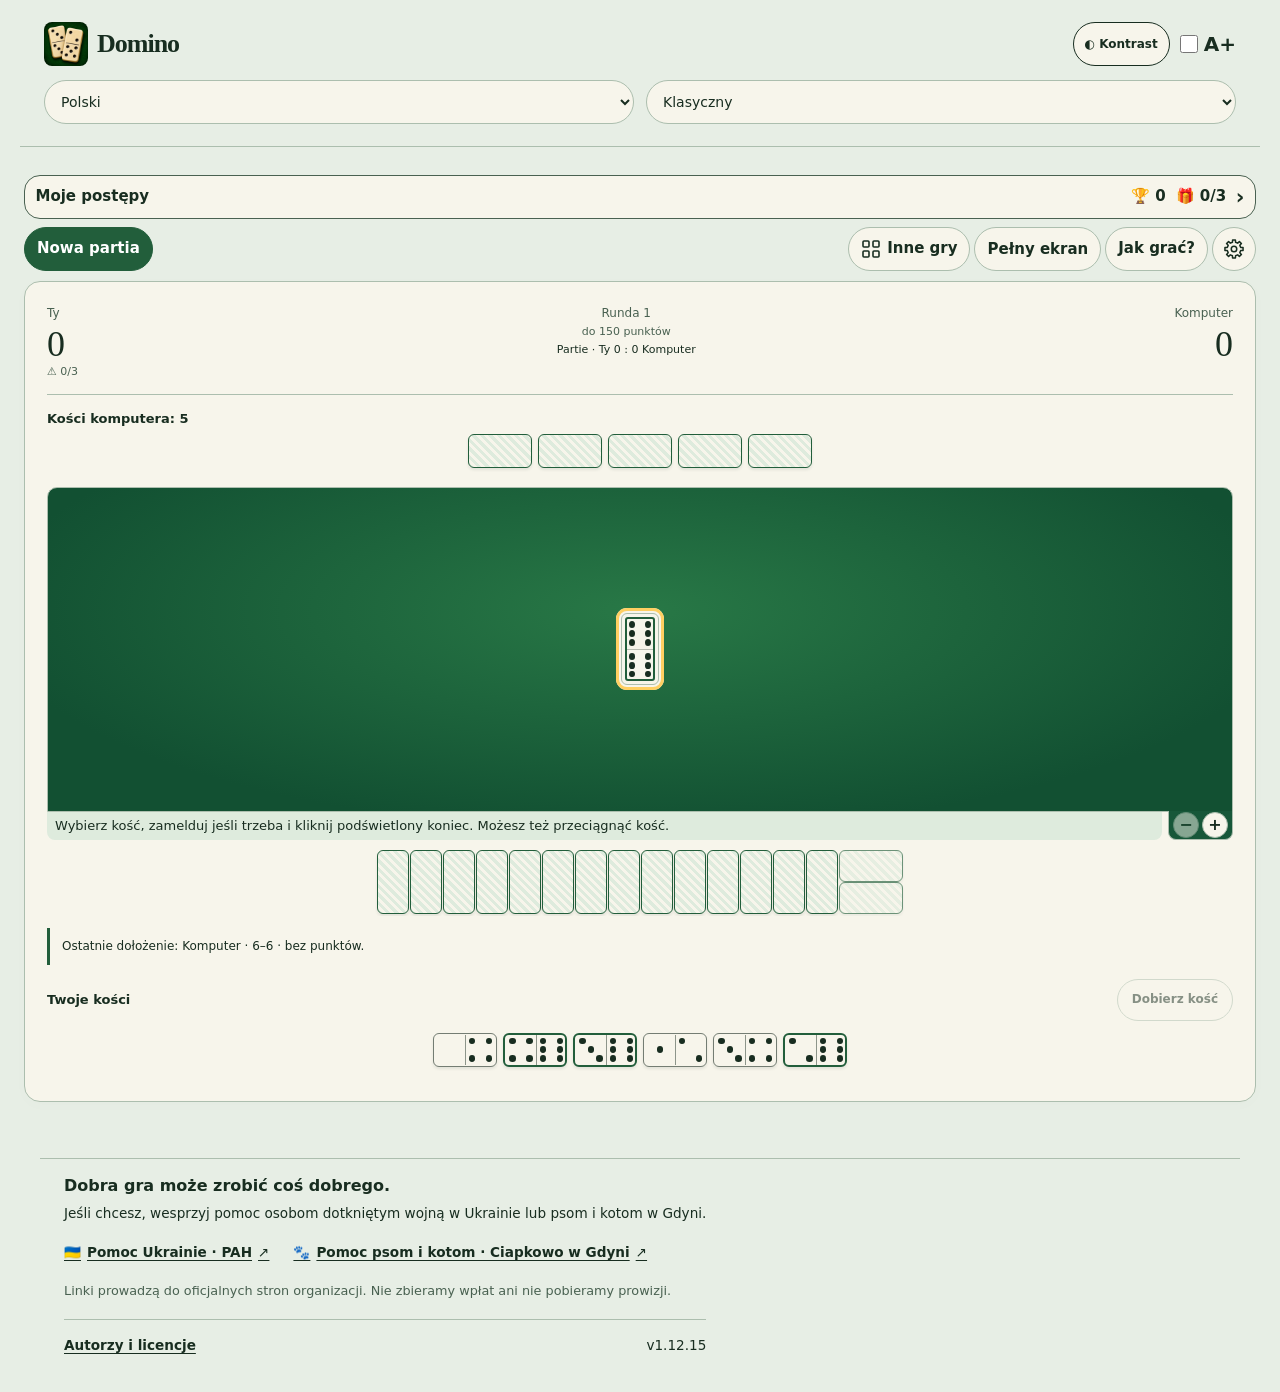
==== commit b309212f: "Release Domino 1.12.15: show when an update is available" ====
--- a/index.html
+++ b/index.html
@@ -8,6 +8,7 @@
 <link rel="stylesheet" href="progress.css?v=1.12.0">
 <link rel="stylesheet" href="shared-footer.css?v=footer-alignment-1">
 <script defer src="shared-footer.js?v=footer-picker-recent-1"></script>
+<script defer src="./game-update.js?v=1"></script>
 </head>
 <body>
 <header><a class="brand" href="./"><img class="brand-logo" src="logo.png?v=1.10.1" width="44" height="44" alt="" decoding="async"><span class="brand-name" translate="no">Domino</span></a><div class="header-controls"><div class="accessibility-controls"><button id="contrast" aria-pressed="false"></button><label class="text-size-control"><input type="checkbox" id="large"><span id="large-label"></span></label></div><div class="preferences"><label><span id="language-label"></span><select id="language"><option value="pl">Polski</option><option value="en">English</option></select></label><label><span id="theme-label"></span><select id="theme"></select></label></div></div></header>
@@ -41,7 +42,7 @@
   </section>
   <div class="footer-details">
     <a id="credits-link" href="credits.html" data-footer-copy="credits" translate="no">Autorzy i licencje</a>
-    <span id="footer-version" translate="no">v1.12.14</span>
+    <span id="footer-version" translate="no">v1.12.15</span>
     <span id="save-note" role="status" translate="no"></span>
   </div>
 </footer>
--- a/shared-footer.css
+++ b/shared-footer.css
@@ -86,3 +86,15 @@
     font-size: min(.82rem, 3.75vw);
   }
 }
+
+.game-update:not([hidden]) {
+  display: flex;
+  flex-wrap: wrap;
+  justify-content: flex-end;
+  align-items: center;
+  gap: 4px 10px;
+  padding-block: 4px;
+  color: inherit;
+  font-size: .9em;
+}
+.game-update button { min-block-size: 44px; }
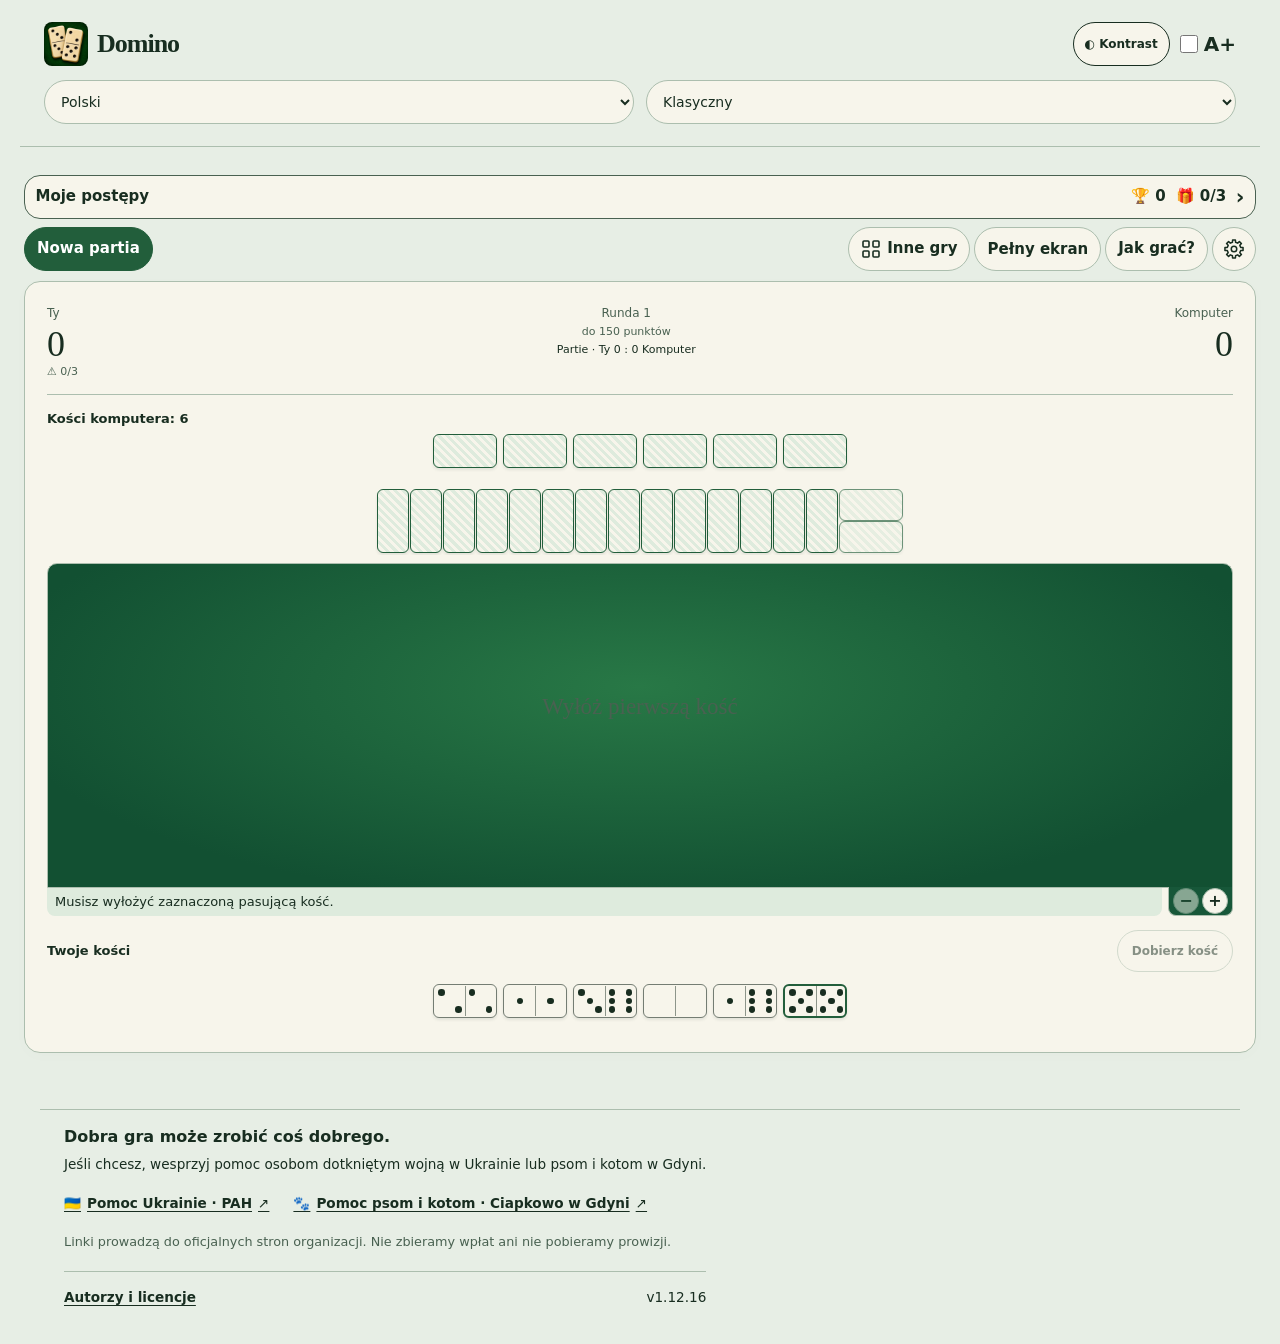
==== commit 306f0dbd: "Release Domino 1.12.16: make the update banner easier to see" ====
--- a/index.html
+++ b/index.html
@@ -6,9 +6,9 @@
 <link rel="stylesheet" href="toolbar.css?v=picker-1-1.9.0">
 <link rel="stylesheet" href="shared-settings.css?v=1.10.0"><link rel="stylesheet" href="settings.css?v=1.10.0">
 <link rel="stylesheet" href="progress.css?v=1.12.0">
-<link rel="stylesheet" href="shared-footer.css?v=footer-alignment-1">
+<link rel="stylesheet" href="shared-footer.css?v=update-contrast-1">
 <script defer src="shared-footer.js?v=footer-picker-recent-1"></script>
-<script defer src="./game-update.js?v=1"></script>
+<script defer src="./game-update.js?v=2"></script>
 </head>
 <body>
 <header><a class="brand" href="./"><img class="brand-logo" src="logo.png?v=1.10.1" width="44" height="44" alt="" decoding="async"><span class="brand-name" translate="no">Domino</span></a><div class="header-controls"><div class="accessibility-controls"><button id="contrast" aria-pressed="false"></button><label class="text-size-control"><input type="checkbox" id="large"><span id="large-label"></span></label></div><div class="preferences"><label><span id="language-label"></span><select id="language"><option value="pl">Polski</option><option value="en">English</option></select></label><label><span id="theme-label"></span><select id="theme"></select></label></div></div></header>
@@ -42,7 +42,7 @@
   </section>
   <div class="footer-details">
     <a id="credits-link" href="credits.html" data-footer-copy="credits" translate="no">Autorzy i licencje</a>
-    <span id="footer-version" translate="no">v1.12.15</span>
+    <span id="footer-version" translate="no">v1.12.16</span>
     <span id="save-note" role="status" translate="no"></span>
   </div>
 </footer>
--- a/shared-footer.css
+++ b/shared-footer.css
@@ -88,13 +88,34 @@
 }
 
 .game-update:not([hidden]) {
+  --update-background: var(--ink, #182e25);
+  --update-text: var(--paper, #fff);
+  box-sizing: border-box;
   display: flex;
   flex-wrap: wrap;
-  justify-content: flex-end;
+  justify-content: space-between;
   align-items: center;
-  gap: 4px 10px;
-  padding-block: 4px;
-  color: inherit;
-  font-size: .9em;
+  gap: 6px 12px;
+  inline-size: min(720px, calc(100% - 24px));
+  margin: 6px auto;
+  padding: 6px 10px;
+  border: 2px solid var(--update-background);
+  border-radius: 10px;
+  background: var(--update-background);
+  color: var(--update-text);
+  font-size: .95em;
+  font-weight: 750;
 }
-.game-update button { min-block-size: 44px; }
+.game-update button {
+  min-block-size: 44px;
+  padding: 4px 10px;
+  border: 2px solid var(--update-text);
+  border-radius: 7px;
+  background: var(--update-text);
+  color: var(--update-background);
+  font: inherit;
+}
+.game-update button:focus-visible {
+  outline: 2px solid var(--update-text);
+  outline-offset: 2px;
+}
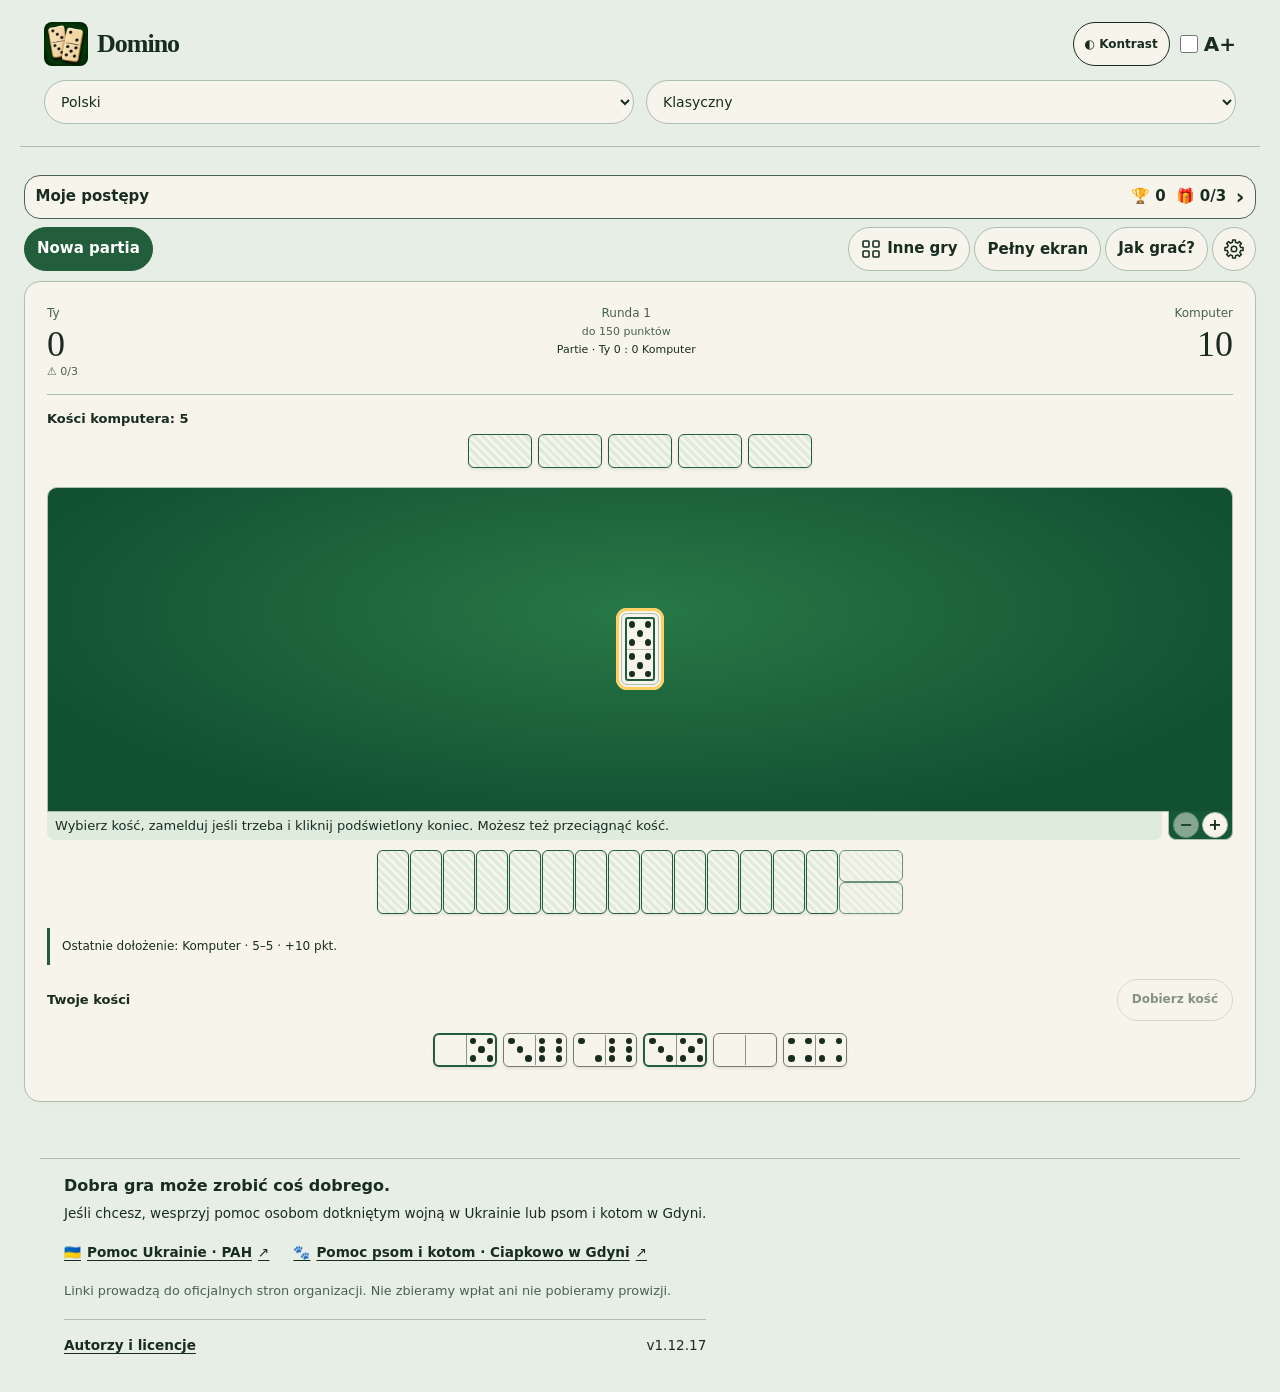
==== commit b060079a: "Release Domino 1.12.17: add an in-game install button" ====
--- a/index.html
+++ b/index.html
@@ -6,9 +6,10 @@
 <link rel="stylesheet" href="toolbar.css?v=picker-1-1.9.0">
 <link rel="stylesheet" href="shared-settings.css?v=1.10.0"><link rel="stylesheet" href="settings.css?v=1.10.0">
 <link rel="stylesheet" href="progress.css?v=1.12.0">
-<link rel="stylesheet" href="shared-footer.css?v=update-contrast-1">
+<link rel="stylesheet" href="shared-footer.css?v=game-install-1">
 <script defer src="shared-footer.js?v=footer-picker-recent-1"></script>
 <script defer src="./game-update.js?v=2"></script>
+<script defer src="./game-install.js?v=1"></script>
 </head>
 <body>
 <header><a class="brand" href="./"><img class="brand-logo" src="logo.png?v=1.10.1" width="44" height="44" alt="" decoding="async"><span class="brand-name" translate="no">Domino</span></a><div class="header-controls"><div class="accessibility-controls"><button id="contrast" aria-pressed="false"></button><label class="text-size-control"><input type="checkbox" id="large"><span id="large-label"></span></label></div><div class="preferences"><label><span id="language-label"></span><select id="language"><option value="pl">Polski</option><option value="en">English</option></select></label><label><span id="theme-label"></span><select id="theme"></select></label></div></div></header>
@@ -42,7 +43,7 @@
   </section>
   <div class="footer-details">
     <a id="credits-link" href="credits.html" data-footer-copy="credits" translate="no">Autorzy i licencje</a>
-    <span id="footer-version" translate="no">v1.12.16</span>
+    <span id="footer-version" translate="no">v1.12.17</span>
     <span id="save-note" role="status" translate="no"></span>
   </div>
 </footer>
--- a/shared-footer.css
+++ b/shared-footer.css
@@ -119,3 +119,26 @@
   outline: 2px solid var(--update-text);
   outline-offset: 2px;
 }
+
+.game-install:not([hidden]) {
+  box-sizing: border-box;
+  inline-size: min(720px, calc(100% - 24px));
+  margin: 4px auto;
+  text-align: end;
+}
+.game-install button {
+  min-block-size: 44px;
+  padding: 4px 10px;
+  border: 1px solid currentColor;
+  border-radius: 7px;
+  background: var(--paper, Canvas);
+  color: var(--ink, CanvasText);
+  font: inherit;
+}
+.game-install p:not([hidden]) {
+  margin-block: 4px;
+  padding: 6px 10px;
+  background: var(--paper, Canvas);
+  color: var(--ink, CanvasText);
+  text-align: start;
+}
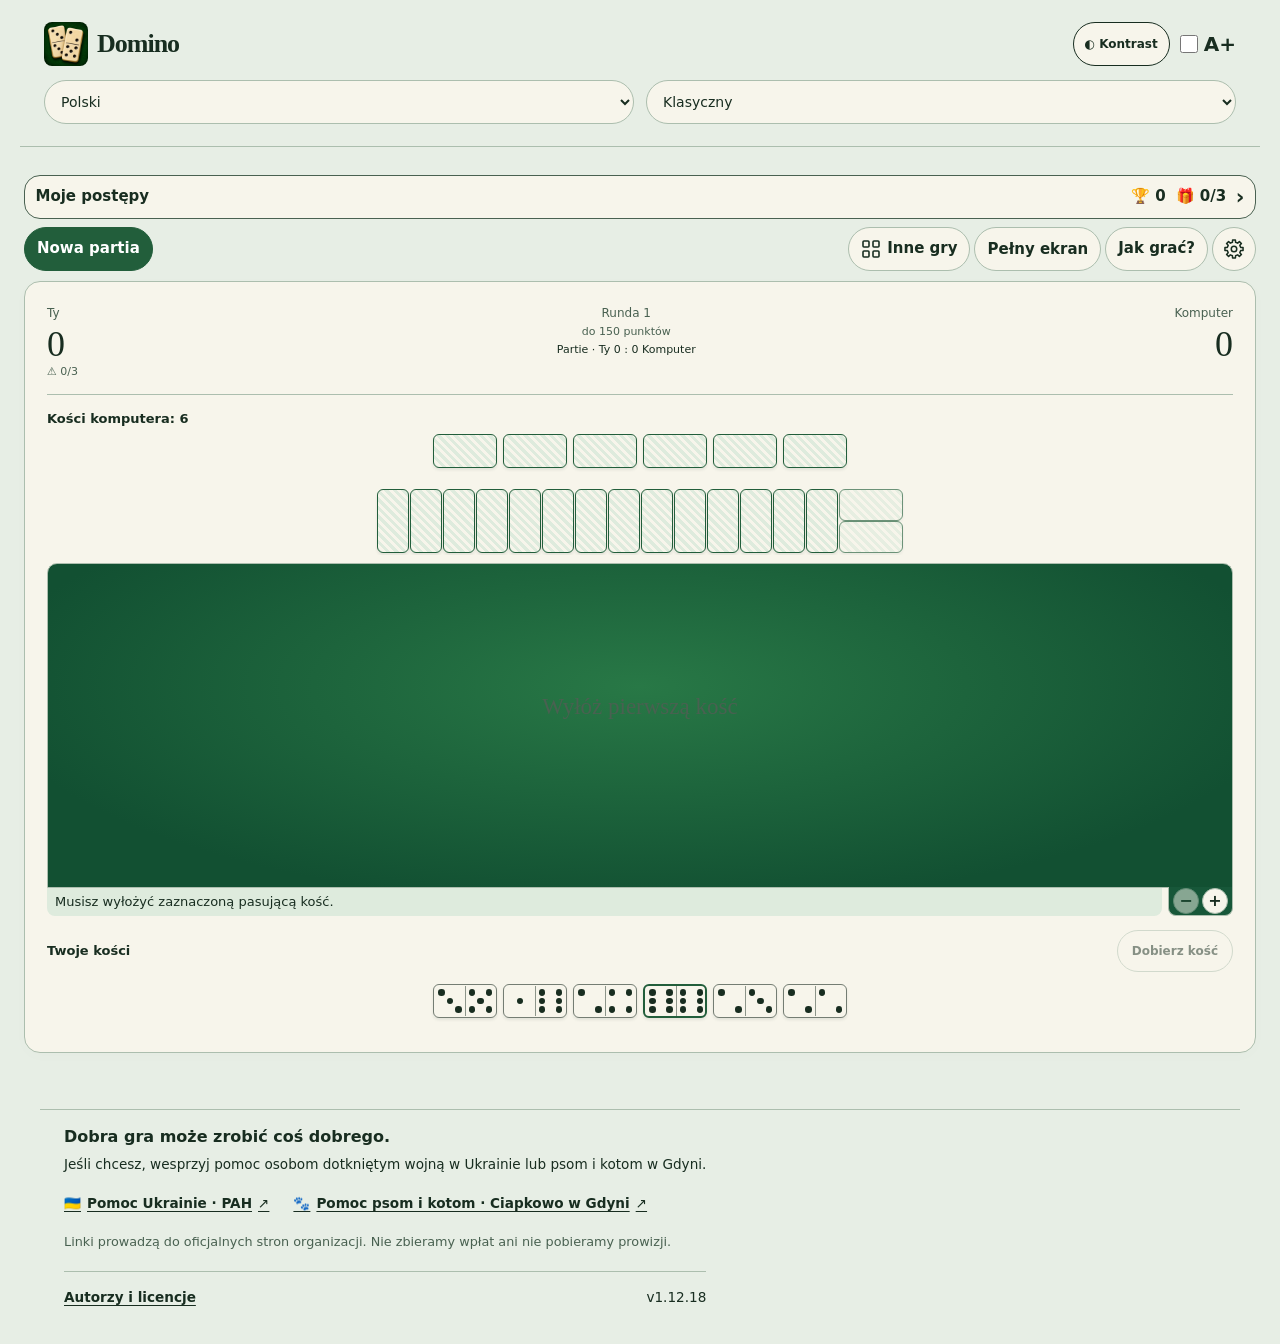
==== commit 0029a7d5: "Release Domino 1.12.18: localized Safari install guide" ====
--- a/index.html
+++ b/index.html
@@ -6,10 +6,10 @@
 <link rel="stylesheet" href="toolbar.css?v=picker-1-1.9.0">
 <link rel="stylesheet" href="shared-settings.css?v=1.10.0"><link rel="stylesheet" href="settings.css?v=1.10.0">
 <link rel="stylesheet" href="progress.css?v=1.12.0">
-<link rel="stylesheet" href="shared-footer.css?v=game-install-1">
+<link rel="stylesheet" href="shared-footer.css?v=safari-install-guide-1">
 <script defer src="shared-footer.js?v=footer-picker-recent-1"></script>
 <script defer src="./game-update.js?v=2"></script>
-<script defer src="./game-install.js?v=1"></script>
+<script defer src="./game-install.js?v=safari-install-guide-1"></script>
 </head>
 <body>
 <header><a class="brand" href="./"><img class="brand-logo" src="logo.png?v=1.10.1" width="44" height="44" alt="" decoding="async"><span class="brand-name" translate="no">Domino</span></a><div class="header-controls"><div class="accessibility-controls"><button id="contrast" aria-pressed="false"></button><label class="text-size-control"><input type="checkbox" id="large"><span id="large-label"></span></label></div><div class="preferences"><label><span id="language-label"></span><select id="language"><option value="pl">Polski</option><option value="en">English</option></select></label><label><span id="theme-label"></span><select id="theme"></select></label></div></div></header>
@@ -43,7 +43,7 @@
   </section>
   <div class="footer-details">
     <a id="credits-link" href="credits.html" data-footer-copy="credits" translate="no">Autorzy i licencje</a>
-    <span id="footer-version" translate="no">v1.12.17</span>
+    <span id="footer-version" translate="no">v1.12.18</span>
     <span id="save-note" role="status" translate="no"></span>
   </div>
 </footer>
--- a/shared-footer.css
+++ b/shared-footer.css
@@ -142,3 +142,54 @@
   color: var(--ink, CanvasText);
   text-align: start;
 }
+
+.install-guide {
+  margin-block: 8px;
+  padding: 12px;
+  border: 1px solid currentColor;
+  border-radius: 12px;
+  background: var(--paper, Canvas);
+  color: var(--ink, CanvasText);
+  text-align: start;
+}
+.install-devices:not([hidden]) { display: flex; gap: 6px; margin-block-end: 10px; }
+.install-devices button[aria-pressed="true"] {
+  color: var(--paper, Canvas);
+  background: var(--ink, CanvasText);
+  border-color: transparent;
+}
+.install-steps {
+  display: grid;
+  gap: 6px;
+  padding-inline-start: 1.6rem;
+  margin-block: 0 10px;
+}
+.install-steps li { padding-inline-start: 2px; }
+.install-symbol {
+  display: inline-grid;
+  place-items: center;
+  position: relative;
+  min-inline-size: 1.8em;
+  min-block-size: 1.8em;
+  margin-inline-end: .45em;
+  vertical-align: middle;
+}
+.install-share-step .install-symbol::after {
+  content: "";
+  position: absolute;
+  inline-size: .76em;
+  block-size: .73em;
+  inset-block-start: .64em;
+  border: 1.5px solid currentColor;
+  border-block-start-color: transparent;
+  border-radius: 2px;
+}
+.game-install .install-guide p { padding-inline: 0; }
+.install-finish {
+  display: flex;
+  align-items: center;
+  gap: 8px;
+  border-block-start: 1px solid currentColor;
+  padding-block-start: 8px;
+}
+.install-finish img { border-radius: 7px; }
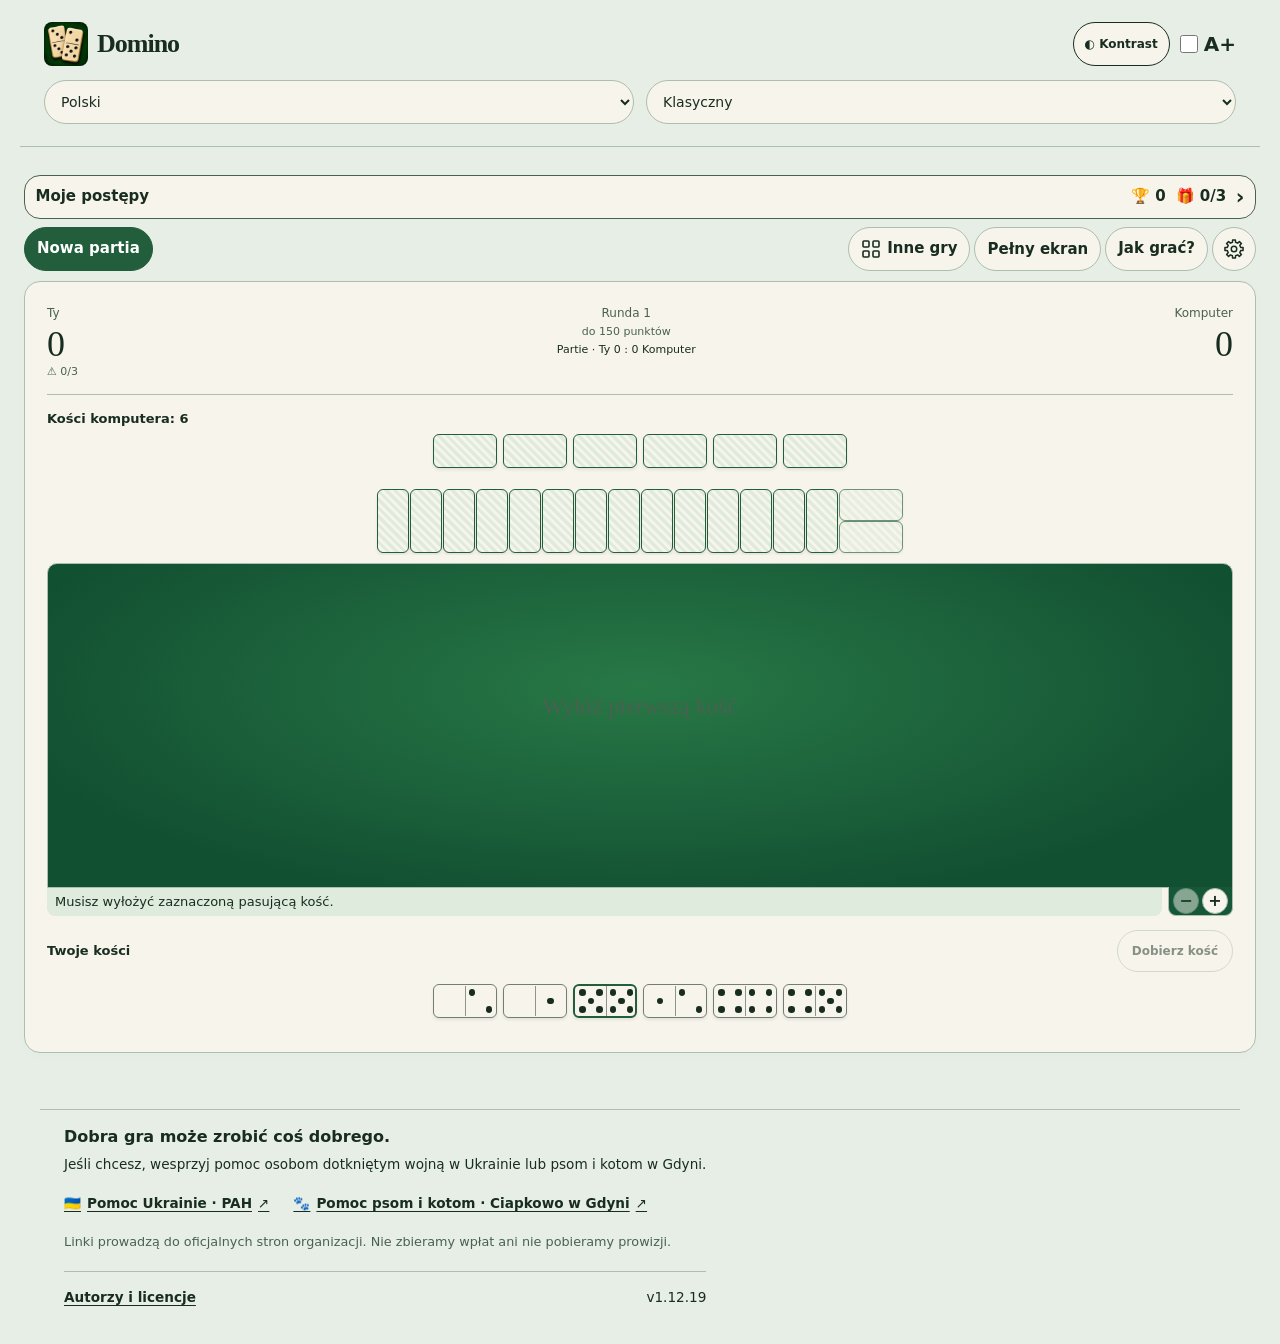
==== commit e126f3c6: "Release Domino 1.12.19: refine game labels" ====
--- a/index.html
+++ b/index.html
@@ -43,7 +43,7 @@
   </section>
   <div class="footer-details">
     <a id="credits-link" href="credits.html" data-footer-copy="credits" translate="no">Autorzy i licencje</a>
-    <span id="footer-version" translate="no">v1.12.18</span>
+    <span id="footer-version" translate="no">v1.12.19</span>
     <span id="save-note" role="status" translate="no"></span>
   </div>
 </footer>
@@ -70,7 +70,7 @@
 <dialog id="confirm-backup" class="shared-settings" aria-labelledby="backup-title"><div class="settings-shell"><div class="settings-header"><div class="settings-heading"><h2 id="backup-title"></h2><button id="backup-close" type="button">×</button></div></div><div class="settings-body"><p id="backup-description"></p><p id="backup-totals"></p><p id="backup-note"></p><p id="backup-error" role="alert" hidden></p><div class="backup-actions"><button type="button" id="backup-cancel"></button><button type="button" id="backup-restore" class="primary"></button></div></div></div></dialog>
 <dialog id="drop-confirm" aria-labelledby="drop-title"><h2 id="drop-title"></h2><p id="drop-tile"></p><p id="drop-note" class="small muted"></p><div class="drop-actions"><button id="drop-declare" class="primary"></button><button id="drop-plain"></button><button id="drop-cancel"></button></div></dialog>
 <dialog id="confirm"><h2 id="confirm-title"></h2><p id="confirm-text"></p><div class="choices"><button id="cancel"></button><button id="confirm-new" class="primary"></button></div></dialog>
-<script src="locales.js?v=1.12.0"></script><script src="i18n.js?v=1.3.20"></script><script src="engine.js?v=1.3.20"></script><script src="undo.js?v=1.8.0"></script><script src="results.js?v=1.7.0"></script><script src="game.js?v=1.8.0"></script><script src="board-view.js?v=1.3.20"></script><script src="history.js?v=1.3.20"></script><script src="help.js?v=save-help-1-1.3.20"></script><script src="shared-victory.js?v=5"></script>
+<script src="locales.js?v=copper-name-1"></script><script src="i18n.js?v=1.3.20"></script><script src="engine.js?v=1.3.20"></script><script src="undo.js?v=1.8.0"></script><script src="results.js?v=1.7.0"></script><script src="game.js?v=1.8.0"></script><script src="board-view.js?v=1.3.20"></script><script src="history.js?v=1.3.20"></script><script src="help.js?v=save-help-1-1.3.20"></script><script src="shared-victory.js?v=5"></script>
 <script src="settings-strings.js?v=1.9.0"></script><script src="shared-preferences.js?v=1.10.0"></script><script src="shared-progress-backup.js?v=1.10.0"></script><script src="progress-backup.js?v=1.10.0"></script><script src="preferences-strings.js?v=1.10.0"></script><script src="statistics-reset.js?v=1.12.4"></script><script src="app.js?v=standalone-fullscreen-1"></script>
 <script>
   if (window === window.top && "serviceWorker" in navigator) {
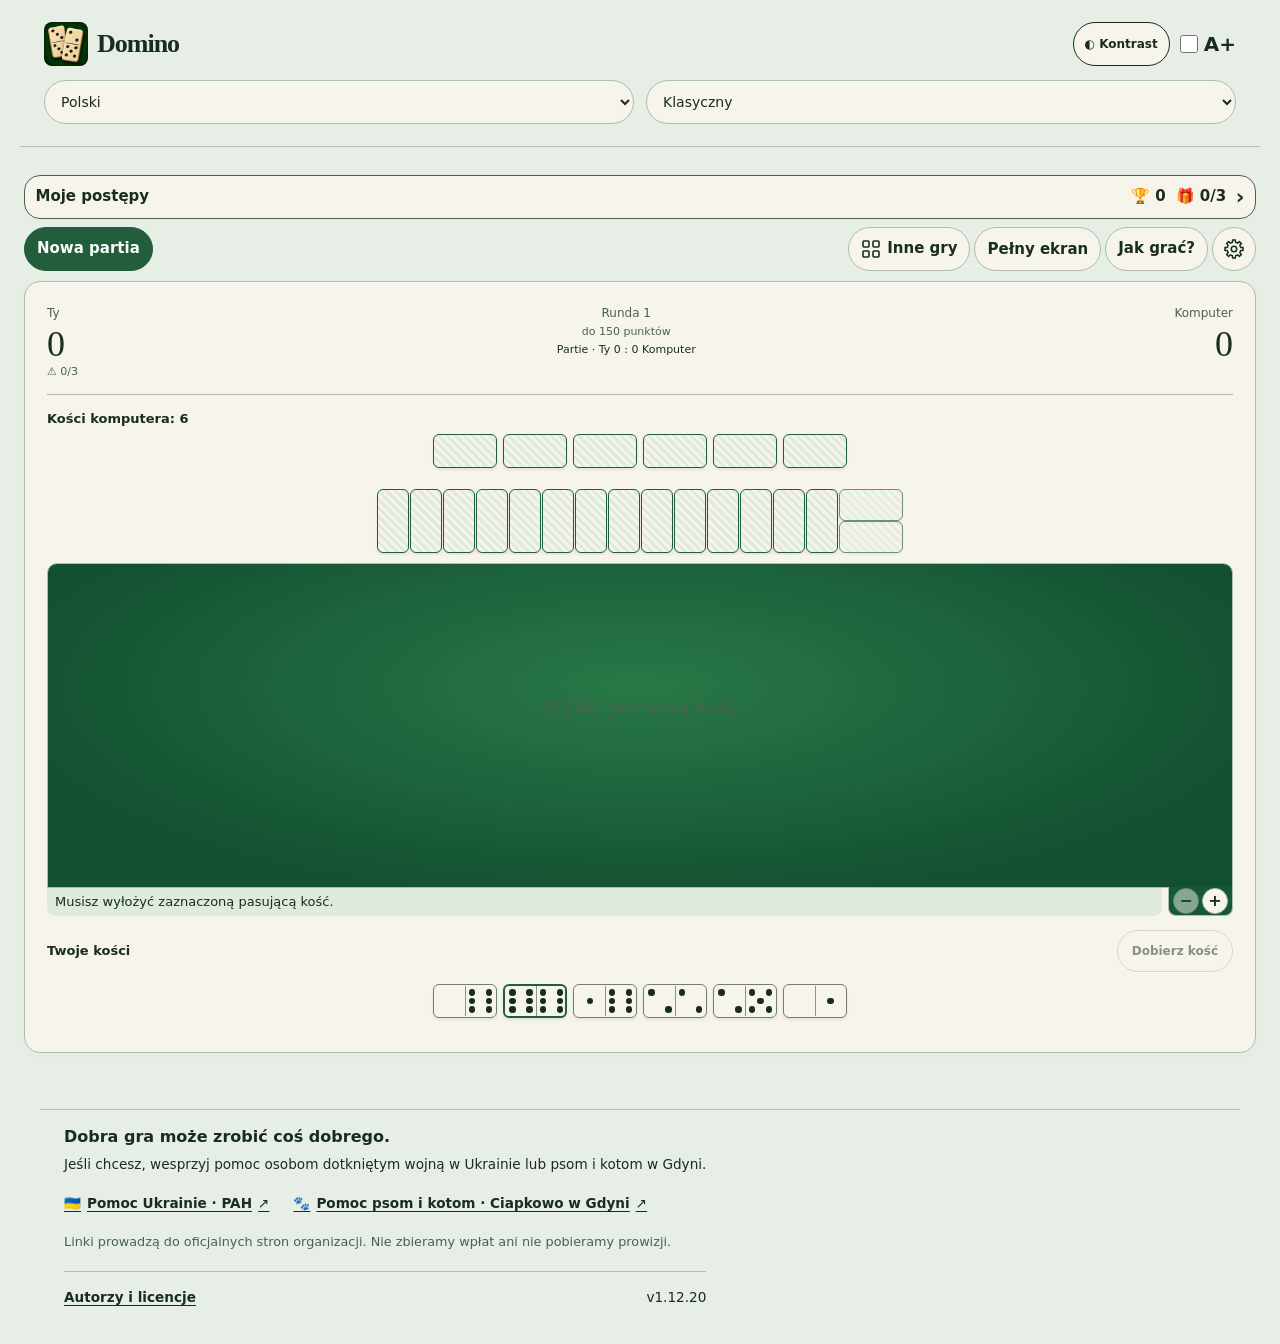
==== commit 21e76c47: "Release Domino 1.12.20: describe reopening the game in help" ====
--- a/index.html
+++ b/index.html
@@ -7,7 +7,7 @@
 <link rel="stylesheet" href="shared-settings.css?v=1.10.0"><link rel="stylesheet" href="settings.css?v=1.10.0">
 <link rel="stylesheet" href="progress.css?v=1.12.0">
 <link rel="stylesheet" href="shared-footer.css?v=safari-install-guide-1">
-<script defer src="shared-footer.js?v=footer-picker-recent-1"></script>
+<script defer src="shared-footer.js?v=resume-game-1"></script>
 <script defer src="./game-update.js?v=2"></script>
 <script defer src="./game-install.js?v=safari-install-guide-1"></script>
 </head>
@@ -43,7 +43,7 @@
   </section>
   <div class="footer-details">
     <a id="credits-link" href="credits.html" data-footer-copy="credits" translate="no">Autorzy i licencje</a>
-    <span id="footer-version" translate="no">v1.12.19</span>
+    <span id="footer-version" translate="no">v1.12.20</span>
     <span id="save-note" role="status" translate="no"></span>
   </div>
 </footer>
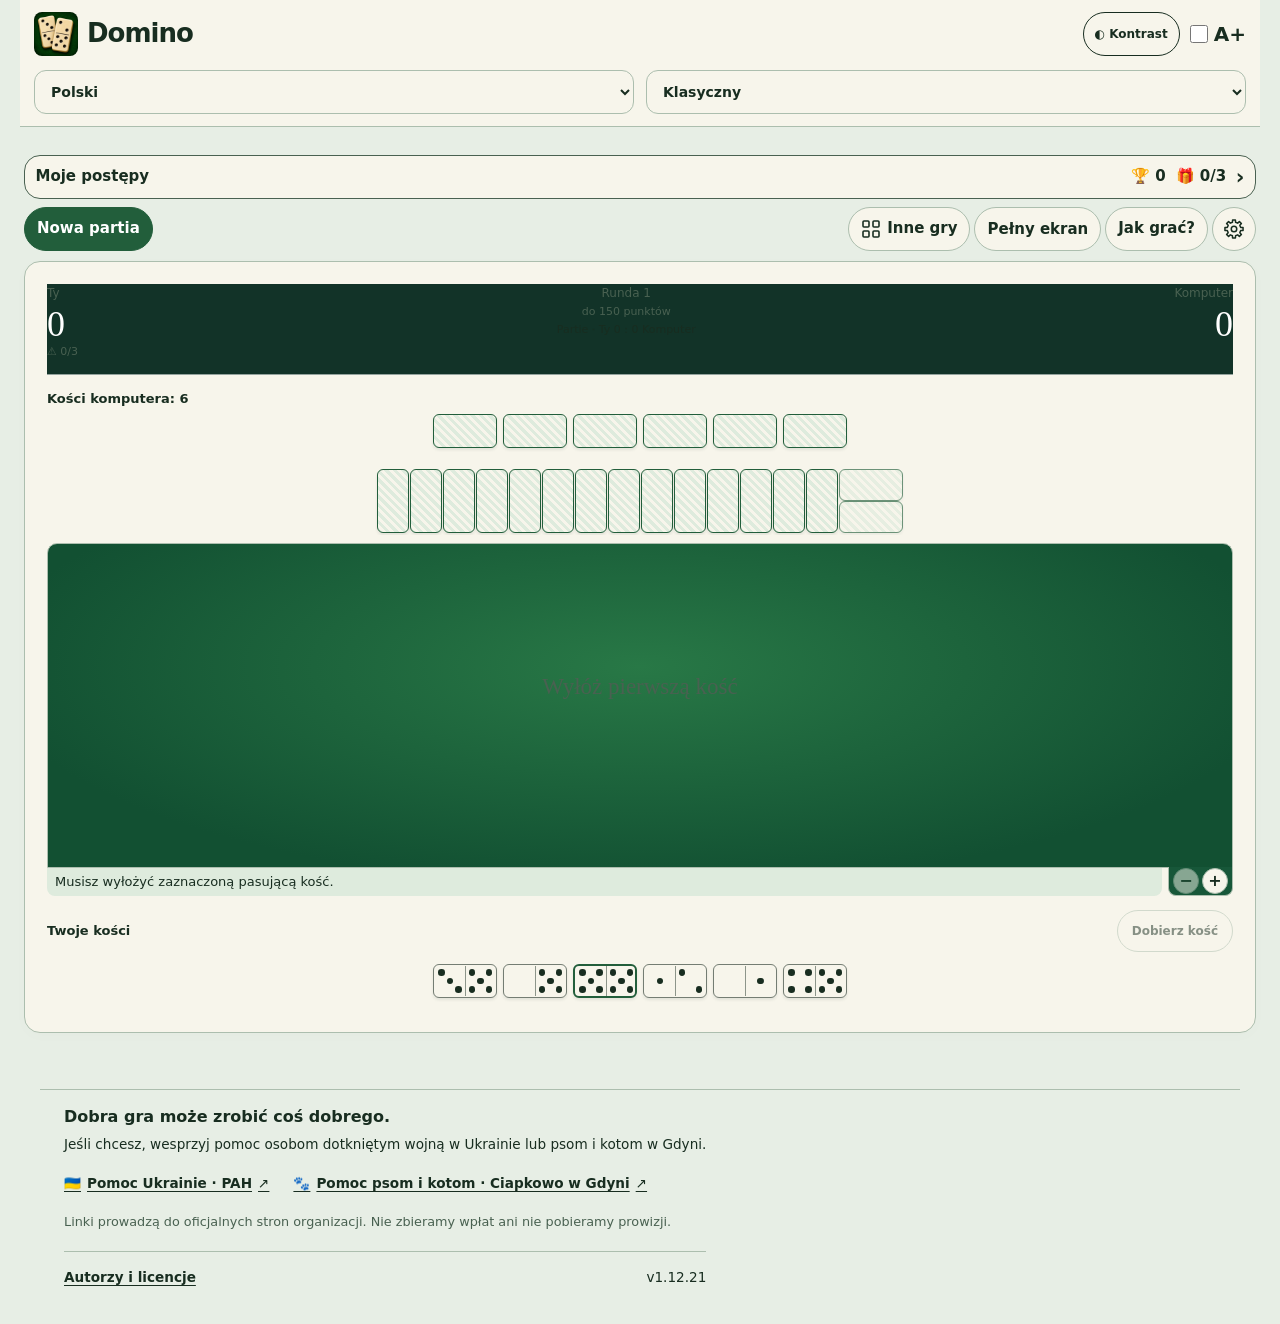
==== commit 3b53d80f: "Release 1.12.21: share Games Chest theme components" ====
--- a/index.html
+++ b/index.html
@@ -10,9 +10,10 @@
 <script defer src="shared-footer.js?v=resume-game-1"></script>
 <script defer src="./game-update.js?v=2"></script>
 <script defer src="./game-install.js?v=safari-install-guide-1"></script>
+<link rel="stylesheet" href="shared-theme-components.css?v=1.12.21">
 </head>
 <body>
-<header><a class="brand" href="./"><img class="brand-logo" src="logo.png?v=1.10.1" width="44" height="44" alt="" decoding="async"><span class="brand-name" translate="no">Domino</span></a><div class="header-controls"><div class="accessibility-controls"><button id="contrast" aria-pressed="false"></button><label class="text-size-control"><input type="checkbox" id="large"><span id="large-label"></span></label></div><div class="preferences"><label><span id="language-label"></span><select id="language"><option value="pl">Polski</option><option value="en">English</option></select></label><label><span id="theme-label"></span><select id="theme"></select></label></div></div></header>
+<header class="gc-theme-header"><a class="brand" href="./"><img class="brand-logo" src="logo.png?v=1.10.1" width="44" height="44" alt="" decoding="async"><span class="brand-name" translate="no">Domino</span></a><div class="header-controls"><div class="accessibility-controls"><button id="contrast" aria-pressed="false"></button><label class="text-size-control"><input type="checkbox" id="large"><span id="large-label"></span></label></div><div class="preferences gc-theme-preferences"><label><span id="language-label"></span><select id="language"><option value="pl">Polski</option><option value="en">English</option></select></label><label><span id="theme-label"></span><select id="theme"></select></label></div></div></header>
 <main>
 <div class="layout"><div class="game-column">
 <button id="my-progress" type="button" aria-haspopup="dialog" aria-controls="progress-dialog" translate="no">
@@ -21,10 +22,10 @@
   <span class="progress-count" id="progress-next" hidden><span aria-hidden="true">🎁</span> <bdi id="progress-next-count"></bdi></span>
   <span class="progress-chevron" aria-hidden="true">›</span>
 </button>
-<div class="game-toolbar"><button id="new-game" class="primary"></button><div class="game-tools"><button id="game-picker-button" type="button" aria-haspopup="dialog" aria-controls="game-picker" aria-label="Inne gry" translate="no">
-<svg width="20" height="20" viewBox="0 0 20 20" fill="none" stroke="currentColor" stroke-width="1.6" aria-hidden="true" focusable="false"><rect x="2" y="2" width="6" height="6" rx="1"/><rect x="12" y="2" width="6" height="6" rx="1"/><rect x="2" y="12" width="6" height="6" rx="1"/><rect x="12" y="12" width="6" height="6" rx="1"/></svg><span class="toolbar-label">Inne gry</span></button><button id="undo" type="button" hidden></button><button id="redo" type="button" hidden></button><button id="fullscreen-history" type="button" aria-haspopup="dialog" aria-controls="history-drawer" hidden>Game history</button><button id="fullscreen" type="button" aria-pressed="false" aria-label="Full screen" title="Full screen"><span class="fullscreen-icon" aria-hidden="true" translate="no">⛶</span><span class="fullscreen-label">Full screen</span></button><button id="help-button" aria-haspopup="dialog">Jak grać?</button><button id="settings-button" class="shared-settings-button" type="button" aria-label="Ustawienia" aria-haspopup="dialog"></button></div></div><section class="card game"><div class="scoreboard"><div><span id="you-label"></span><strong id="you-score">0</strong><span id="declaration-errors" role="status" hidden></span></div><div class="target"><span id="round"></span><small id="target"></small><span id="match-total" aria-live="polite"></span><span id="match-total-compact" aria-live="polite"></span></div><div><span id="computer-label"></span><strong id="computer-score">0</strong></div></div>
+<div class="game-toolbar"><button id="new-game" class="primary gc-theme-action"></button><div class="game-tools"><button id="game-picker-button" type="button" aria-haspopup="dialog" aria-controls="game-picker" aria-label="Inne gry" translate="no">
+<svg width="20" height="20" viewBox="0 0 20 20" fill="none" stroke="currentColor" stroke-width="1.6" aria-hidden="true" focusable="false"><rect x="2" y="2" width="6" height="6" rx="1"/><rect x="12" y="2" width="6" height="6" rx="1"/><rect x="2" y="12" width="6" height="6" rx="1"/><rect x="12" y="12" width="6" height="6" rx="1"/></svg><span class="toolbar-label">Inne gry</span></button><button id="undo" type="button" hidden></button><button id="redo" type="button" hidden></button><button id="fullscreen-history" type="button" aria-haspopup="dialog" aria-controls="history-drawer" hidden>Game history</button><button id="fullscreen" type="button" aria-pressed="false" aria-label="Full screen" title="Full screen"><span class="fullscreen-icon" aria-hidden="true" translate="no">⛶</span><span class="fullscreen-label">Full screen</span></button><button id="help-button" aria-haspopup="dialog">Jak grać?</button><button id="settings-button" class="shared-settings-button" type="button" aria-label="Ustawienia" aria-haspopup="dialog"></button></div></div><section class="card game"><div class="scoreboard gc-theme-panel"><div><span id="you-label"></span><strong id="you-score">0</strong><span id="declaration-errors" role="status" hidden></span></div><div class="target"><span id="round"></span><small id="target"></small><span id="match-total" aria-live="polite"></span><span id="match-total-compact" aria-live="polite"></span></div><div><span id="computer-label"></span><strong id="computer-score">0</strong></div></div>
 <div class="opponent"><span id="opponent-count"></span><p id="computer-draw" role="status" hidden></p><div id="opponent-hand" class="hand hidden-hand" aria-hidden="true"></div></div>
-<div class="board-frame"><div class="table" id="table" tabindex="0" role="group"><div id="board"></div><div id="placement-targets"></div></div><div class="board-toolbar"><div class="status-bar"><p id="status" role="status" aria-live="polite"></p></div><div class="board-zoom-controls" role="group" aria-label="Zoom"><button id="zoom-out" type="button">−</button><button id="zoom-in" type="button">+</button></div></div></div>
+<div class="board-frame"><div class="table gc-theme-table gc-theme-scene-table" id="table" tabindex="0" role="group"><div id="board"></div><div id="placement-targets"></div></div><div class="board-toolbar"><div class="status-bar"><p id="status" role="status" aria-live="polite"></p></div><div class="board-zoom-controls" role="group" aria-label="Zoom"><button id="zoom-out" type="button">−</button><button id="zoom-in" type="button">+</button></div></div></div>
 <div class="pool-tray"><div id="pool-tiles" class="pool-tiles" role="img" tabindex="0"></div></div>
 <div class="move-feedback"><p id="last-move" class="last-move" aria-live="polite" hidden></p><p id="declaration-feedback" class="last-move" role="status" hidden></p></div><div class="play-dock"><div id="choices" class="choices"></div>
 <div class="player-area"><div class="hand-title"><strong id="hand-label"></strong><div class="turn-actions"><button id="optional-pass" hidden></button><button id="draw"></button></div></div><div id="hand" class="hand"></div></div>
@@ -43,7 +44,7 @@
   </section>
   <div class="footer-details">
     <a id="credits-link" href="credits.html" data-footer-copy="credits" translate="no">Autorzy i licencje</a>
-    <span id="footer-version" translate="no">v1.12.20</span>
+    <span id="footer-version" translate="no">v1.12.21</span>
     <span id="save-note" role="status" translate="no"></span>
   </div>
 </footer>
--- a/shared-theme-components.css
+++ b/shared-theme-components.css
@@ -0,0 +1,186 @@
+/* Games Chest theme components. Load after the shared palette and the game's styles. */
+:root {
+  --gc-theme-header-bg: var(--palette-paper, var(--paper, #f4f4eb));
+  --gc-theme-header-ink: var(--palette-ink, var(--ink, #263b36));
+  --gc-theme-header-line: var(--palette-line, var(--line, #ccd4c8));
+  --gc-theme-header-border: 1px solid var(--gc-theme-header-line);
+  --gc-theme-header-radius: 0;
+  --gc-theme-header-padding: 12px;
+  --gc-theme-heading-font: system-ui, sans-serif;
+  --gc-theme-highlight: var(--palette-primary-bg, var(--palette-accent, var(--accent, #355e4c)));
+  --gc-theme-action-ink: var(--palette-primary-ink, #fff);
+  --gc-theme-action-line: var(--palette-primary-border, var(--gc-theme-highlight));
+  --gc-theme-surface: var(--palette-wash, var(--wash, #e2ead9));
+  --gc-theme-panel: color-mix(in srgb, var(--palette-accent, var(--accent, #355e4c)) 48%, #15191c);
+  --gc-theme-panel-ink: #fff;
+  --gc-theme-panel-line: color-mix(in srgb, var(--gc-theme-panel) 45%, white);
+  --gc-theme-current: var(--gc-theme-panel-line);
+}
+
+:root[data-theme="classic"] {
+  --gc-theme-header-bg: #f7f5eb;
+  --gc-theme-header-ink: #182d20;
+  --gc-theme-header-line: #acbeae;
+  --gc-theme-highlight: #225e3b;
+  --gc-theme-surface: radial-gradient(ellipse at 50% 38%, #287846, #125032 78%);
+  --gc-theme-panel: #123328;
+}
+:root[data-theme="ink"] { --gc-theme-heading-font: Georgia, "Times New Roman", serif; }
+:root:is([data-theme="studio"], [data-theme="forma"], [data-theme="energy"], [data-theme="tangerine"], [data-theme="porcelain"], [data-theme="ukraine"], [data-theme="aurora"], [data-theme="crown"], [data-theme="obsidian"]) {
+  --gc-theme-heading-font: Arial, Helvetica, sans-serif;
+}
+:root:is([data-theme="energy"], [data-theme="tangerine"], [data-theme="porcelain"], [data-theme="ukraine"], [data-theme="aurora"]) {
+  --gc-theme-header-radius: 0 0 26px 26px;
+  --gc-theme-header-padding: 20px;
+}
+:root[data-theme="energy"] {
+  --gc-theme-header-bg: linear-gradient(110deg, #7134cf, #a42ba8 65%, #c7288b);
+  --gc-theme-header-ink: #fff;
+  --gc-theme-header-border: 0;
+}
+:root[data-theme="tangerine"] {
+  --gc-theme-header-bg: #ffab00;
+  --gc-theme-header-ink: #30291f;
+  --gc-theme-header-border: 0;
+}
+/* Ukraine's header and main action follow the Eight Aces reference. */
+:root[data-theme="ukraine"] {
+  --gc-theme-header-bg: var(--palette-accent);
+  --gc-theme-header-ink: #fff;
+  --gc-theme-header-border: 8px solid var(--gc-theme-highlight);
+  --gc-theme-panel: var(--palette-ink);
+  --gc-theme-panel-line: var(--palette-accent);
+  --gc-theme-current: var(--gc-theme-highlight);
+}
+:root[data-theme="tropics"] {
+  --gc-theme-header-bg: #f3f4eb;
+  --gc-theme-header-ink: #152f42;
+  --gc-theme-header-line: #9eb6bf;
+  --gc-theme-highlight: #184e77;
+  --gc-theme-panel: #183650;
+}
+:root[data-theme="beach"] {
+  --gc-theme-header-bg: #f7f2e7;
+  --gc-theme-header-ink: #12363f;
+  --gc-theme-header-line: #9eaeb0;
+  --gc-theme-highlight: #07586a;
+  --gc-theme-panel: #15424b;
+}
+:root[data-theme="aurora"] {
+  --gc-theme-header-bg: #66509a;
+  --gc-theme-header-ink: #fff;
+  --gc-theme-header-border: 0;
+  --gc-theme-highlight: #66509a;
+}
+:root[data-theme="obsidian"] {
+  --gc-theme-header-bg: #21232d;
+  --gc-theme-header-ink: #fff;
+  --gc-theme-highlight: #474159;
+}
+:root[data-theme="crown"] {
+  --gc-theme-header-bg: #f0e3ba;
+  --gc-theme-header-ink: #3a2b19;
+  --gc-theme-highlight: #705024;
+}
+:root[data-theme="contrast"] {
+  --gc-theme-header-bg: #fff;
+  --gc-theme-header-ink: #111;
+  --gc-theme-header-line: #111;
+  --gc-theme-surface: #fff;
+  --gc-theme-panel: #111;
+  --gc-theme-panel-line: #fff;
+  --gc-theme-current: #111;
+  --gc-theme-highlight: #111;
+  --gc-theme-action-ink: #fff;
+}
+
+/* These aliases distinguish illustrated rewards from similarly named solid palettes. */
+:root:is([data-theme="garden"], [data-scenery="garden"], [data-scenic-reward="garden"]) { --gc-scene-image: url("garden.webp"); }
+:root:is([data-scenery="tropics"], [data-scenic-reward="tropics"]) { --gc-scene-image: url("tropics.webp"); }
+:root:is([data-scenery="beach"], [data-scenic-reward="beach"]) { --gc-scene-image: url("beach.webp"); }
+:root:is([data-scenery="orange-grove"], [data-scenic-reward="orange-grove"], [data-illustration="orange-grove"]) {
+  --gc-scene-image: url("orange-grove.webp");
+  --gc-theme-panel: #123328;
+  --gc-theme-current: #f7db86;
+}
+:root:is([data-scenery="copper"], [data-scenic-reward="copper"], [data-illustration="copper"]) {
+  --gc-scene-image: url("copper-table.webp");
+  --gc-scene-portrait: url("copper-portrait.webp");
+}
+:root:is([data-scenery="starry-sky"], [data-scenery="night-sky"][data-theme="night-sky"], [data-scenic-reward="starry-sky"], [data-illustration="night-sky"]) {
+  --gc-scene-image: url("starry-sky.webp");
+  --gc-scene-portrait: url("andromeda-portrait.webp");
+}
+@media (orientation: portrait) {
+  :root { --gc-scene-display: var(--gc-scene-portrait, var(--gc-scene-image)); }
+}
+@media (orientation: landscape) {
+  :root { --gc-scene-display: var(--gc-scene-image); }
+}
+
+:root[data-theme] .gc-theme-header {
+  background: var(--gc-theme-header-bg);
+  color: var(--gc-theme-header-ink);
+  border-block-end: var(--gc-theme-header-border);
+  border-radius: var(--gc-theme-header-radius);
+  padding-block: var(--gc-theme-header-padding);
+  padding-inline: max(10px, .875rem);
+  font-family: var(--gc-theme-heading-font);
+}
+:root[data-theme] .gc-theme-header :is(h1, .brand, .accessibility-controls, .accessibility, .gc-theme-preferences) {
+  color: inherit;
+  font-family: inherit;
+}
+:root[data-theme] .gc-theme-preferences select {
+  background: var(--palette-paper, var(--paper));
+  color: var(--palette-ink, var(--ink));
+  border-color: var(--gc-theme-header-line);
+  border-radius: 12px;
+  font-weight: 600;
+}
+:root:is([data-theme="ukraine"], [data-theme="energy"], [data-theme="aurora"], [data-theme="obsidian"])
+  .gc-theme-header :is(#contrast, #contrast-toggle) {
+  color: var(--gc-theme-header-ink);
+  background: transparent;
+  border-color: #ffffff88;
+}
+:root[data-theme] .gc-theme-action {
+  background: var(--gc-theme-highlight);
+  border-color: var(--gc-theme-action-line);
+  color: var(--gc-theme-action-ink);
+}
+:root[data-theme] .gc-theme-action:hover:not(:disabled) {
+  background: var(--gc-theme-highlight);
+  color: var(--gc-theme-action-ink);
+}
+:root[data-theme] .gc-theme-table {
+  background: var(--gc-theme-surface);
+  border-color: var(--gc-theme-header-line);
+}
+:root[data-theme] .gc-theme-scene-table {
+  background: var(--gc-scene-display, var(--gc-theme-surface)) center / cover no-repeat;
+}
+:root[data-theme] .gc-theme-panel:where(:not(.finished, .pan-loser)) {
+  background: var(--gc-theme-panel);
+  color: var(--gc-theme-panel-ink);
+  border-color: var(--gc-theme-panel-line);
+}
+:root[data-theme] :is(.gc-theme-panel.current, .current .gc-theme-panel) {
+  border-color: var(--gc-theme-current);
+}
+:root[data-theme="ukraine"] :is(.gc-theme-panel.current, .current .gc-theme-panel) {
+  color: var(--gc-theme-current);
+}
+:root[data-theme="ukraine"] .gc-theme-header :is(button, select, input):focus-visible {
+  outline: 2px solid var(--gc-theme-highlight);
+  outline-offset: 2px;
+}
+@media (max-width: 600px) {
+  :root[data-theme] .gc-theme-header { padding-block: 12px; }
+}
+
+:root[data-theme="contrast"] .gc-theme-panel.current {
+  background: #fff;
+  color: #111;
+  border-color: #111;
+}
